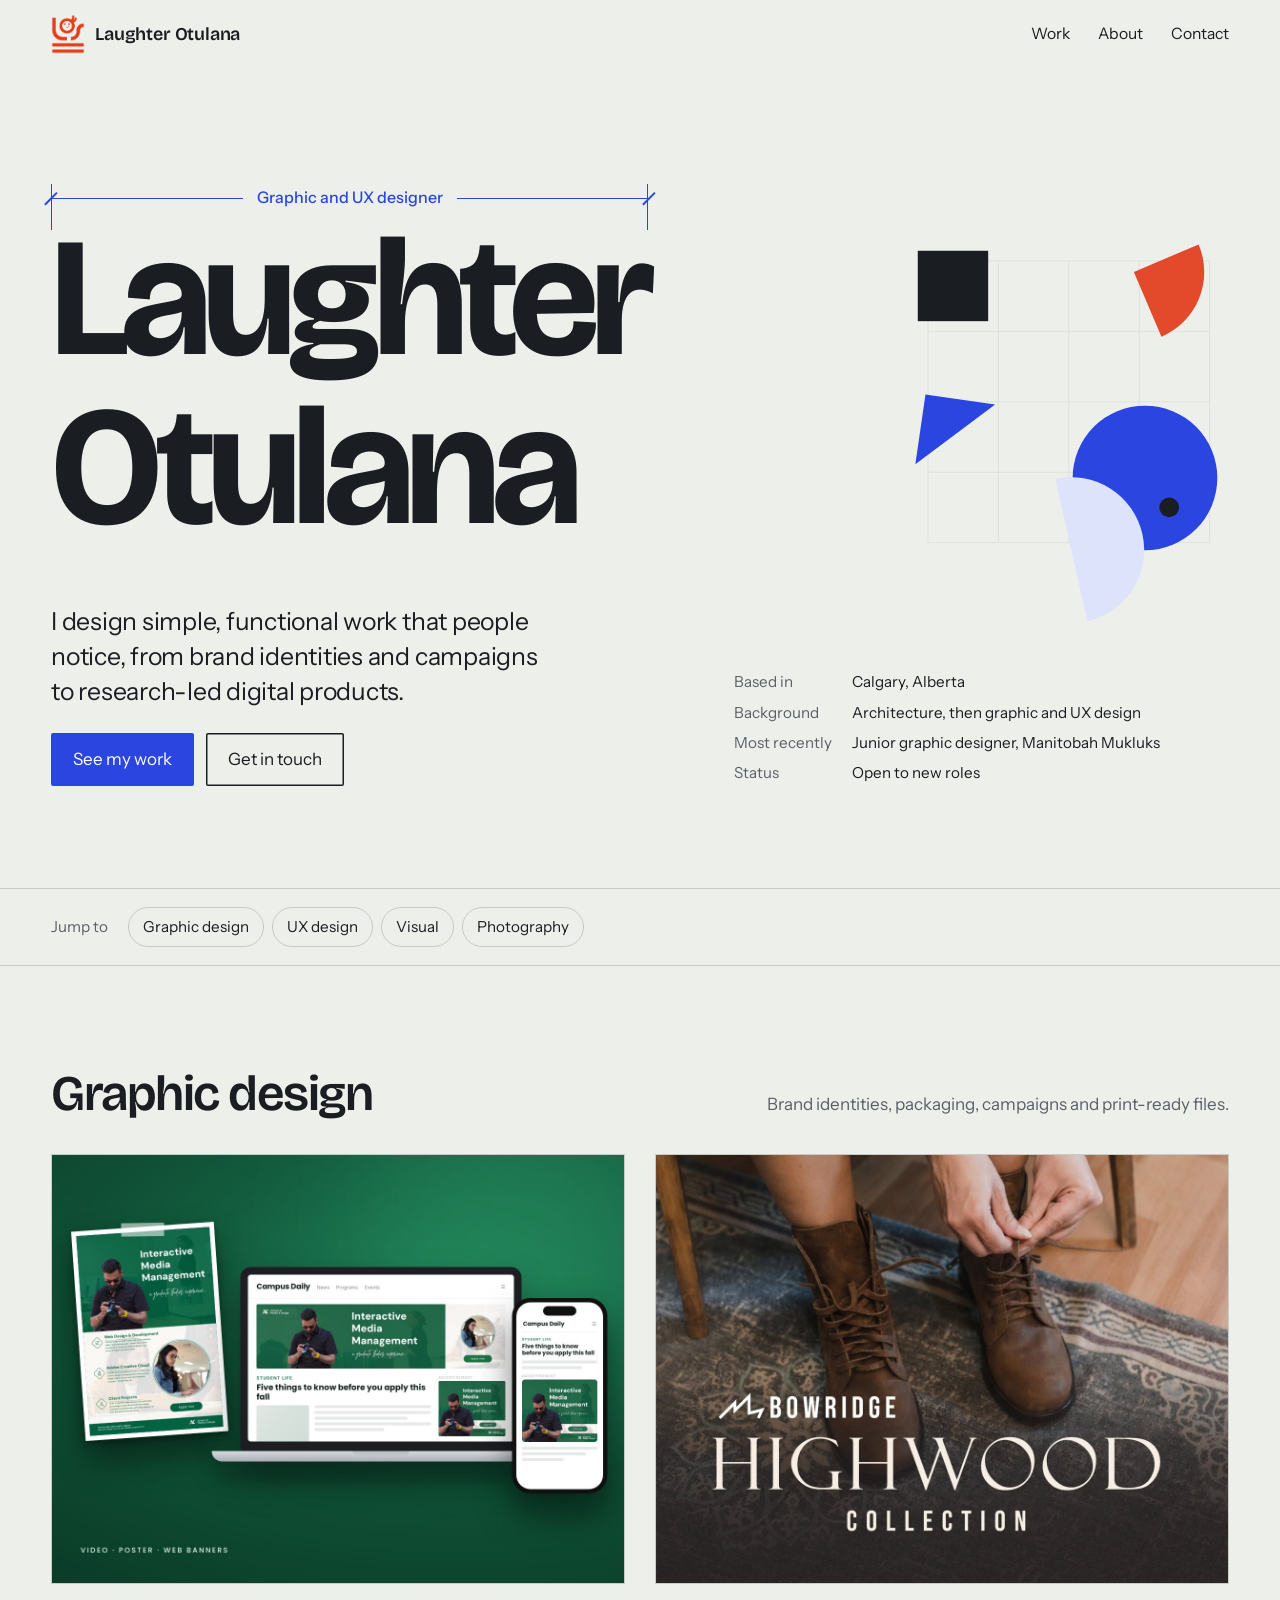
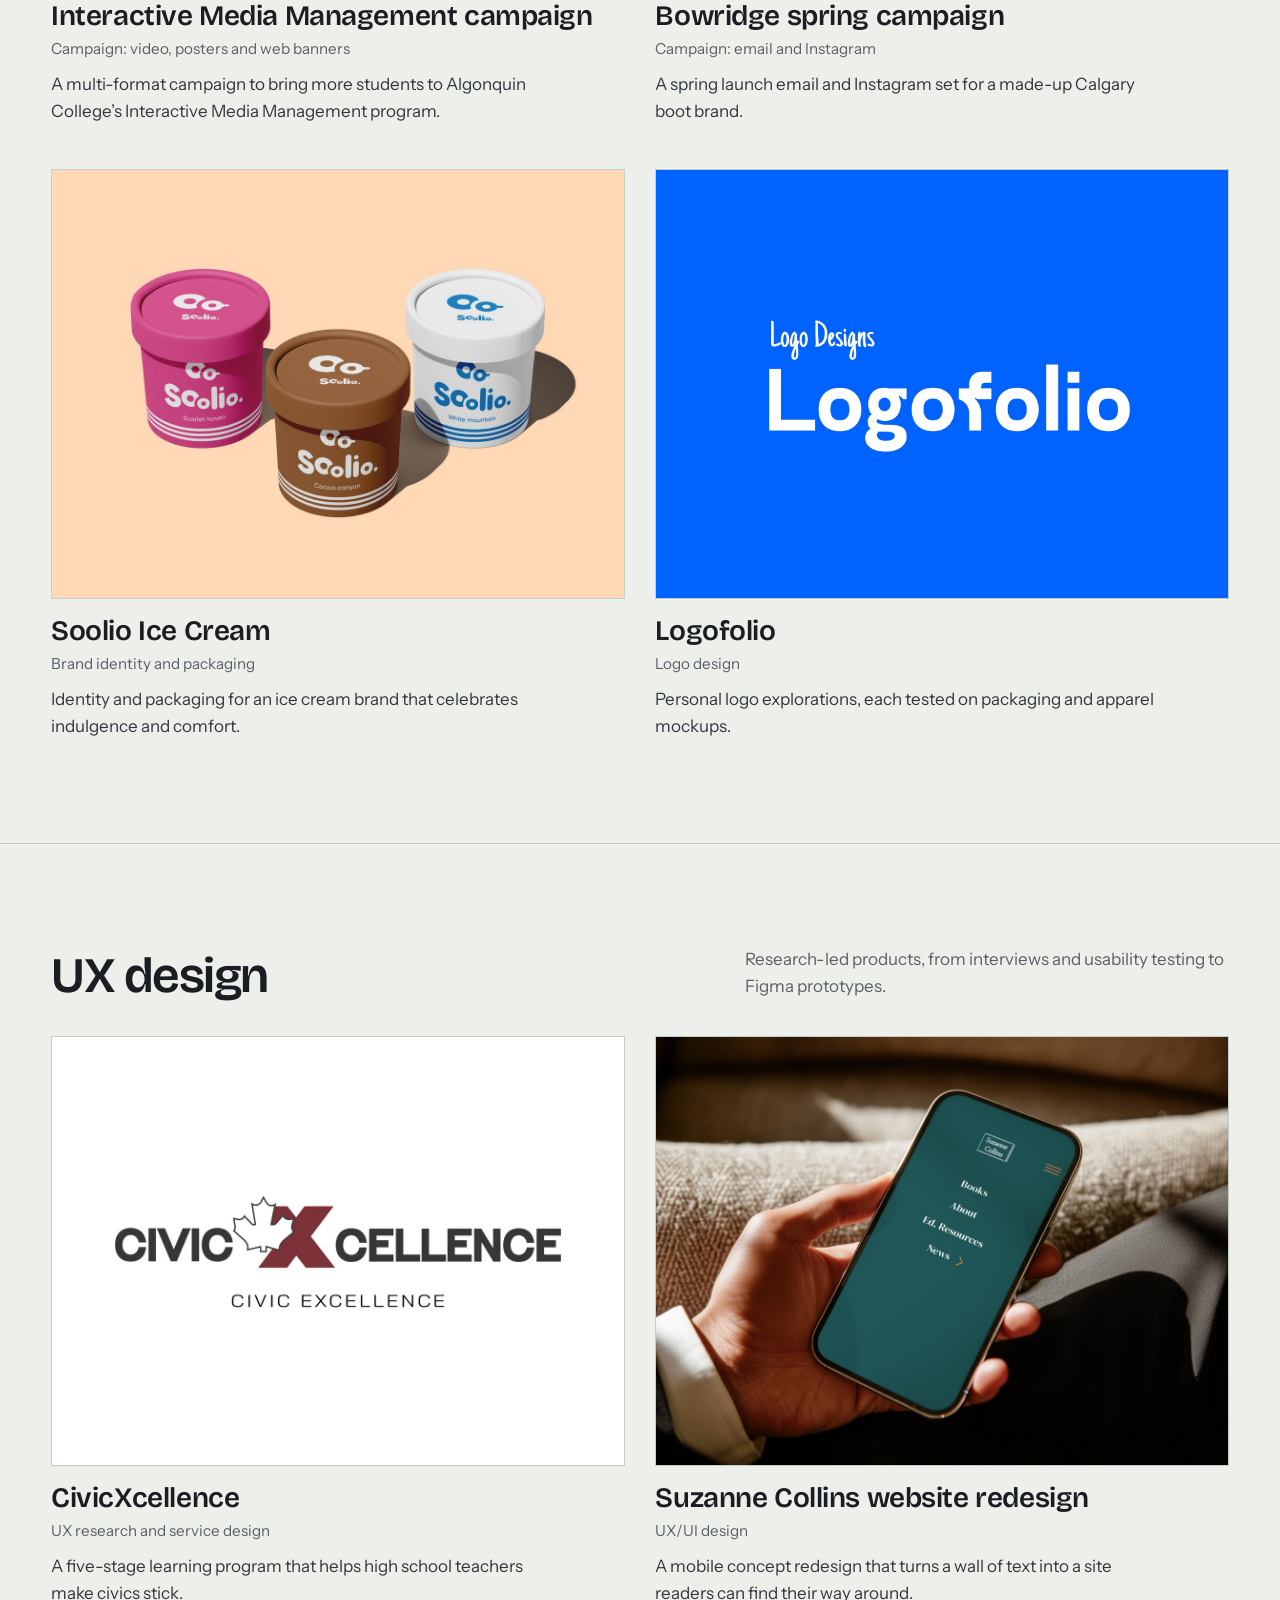
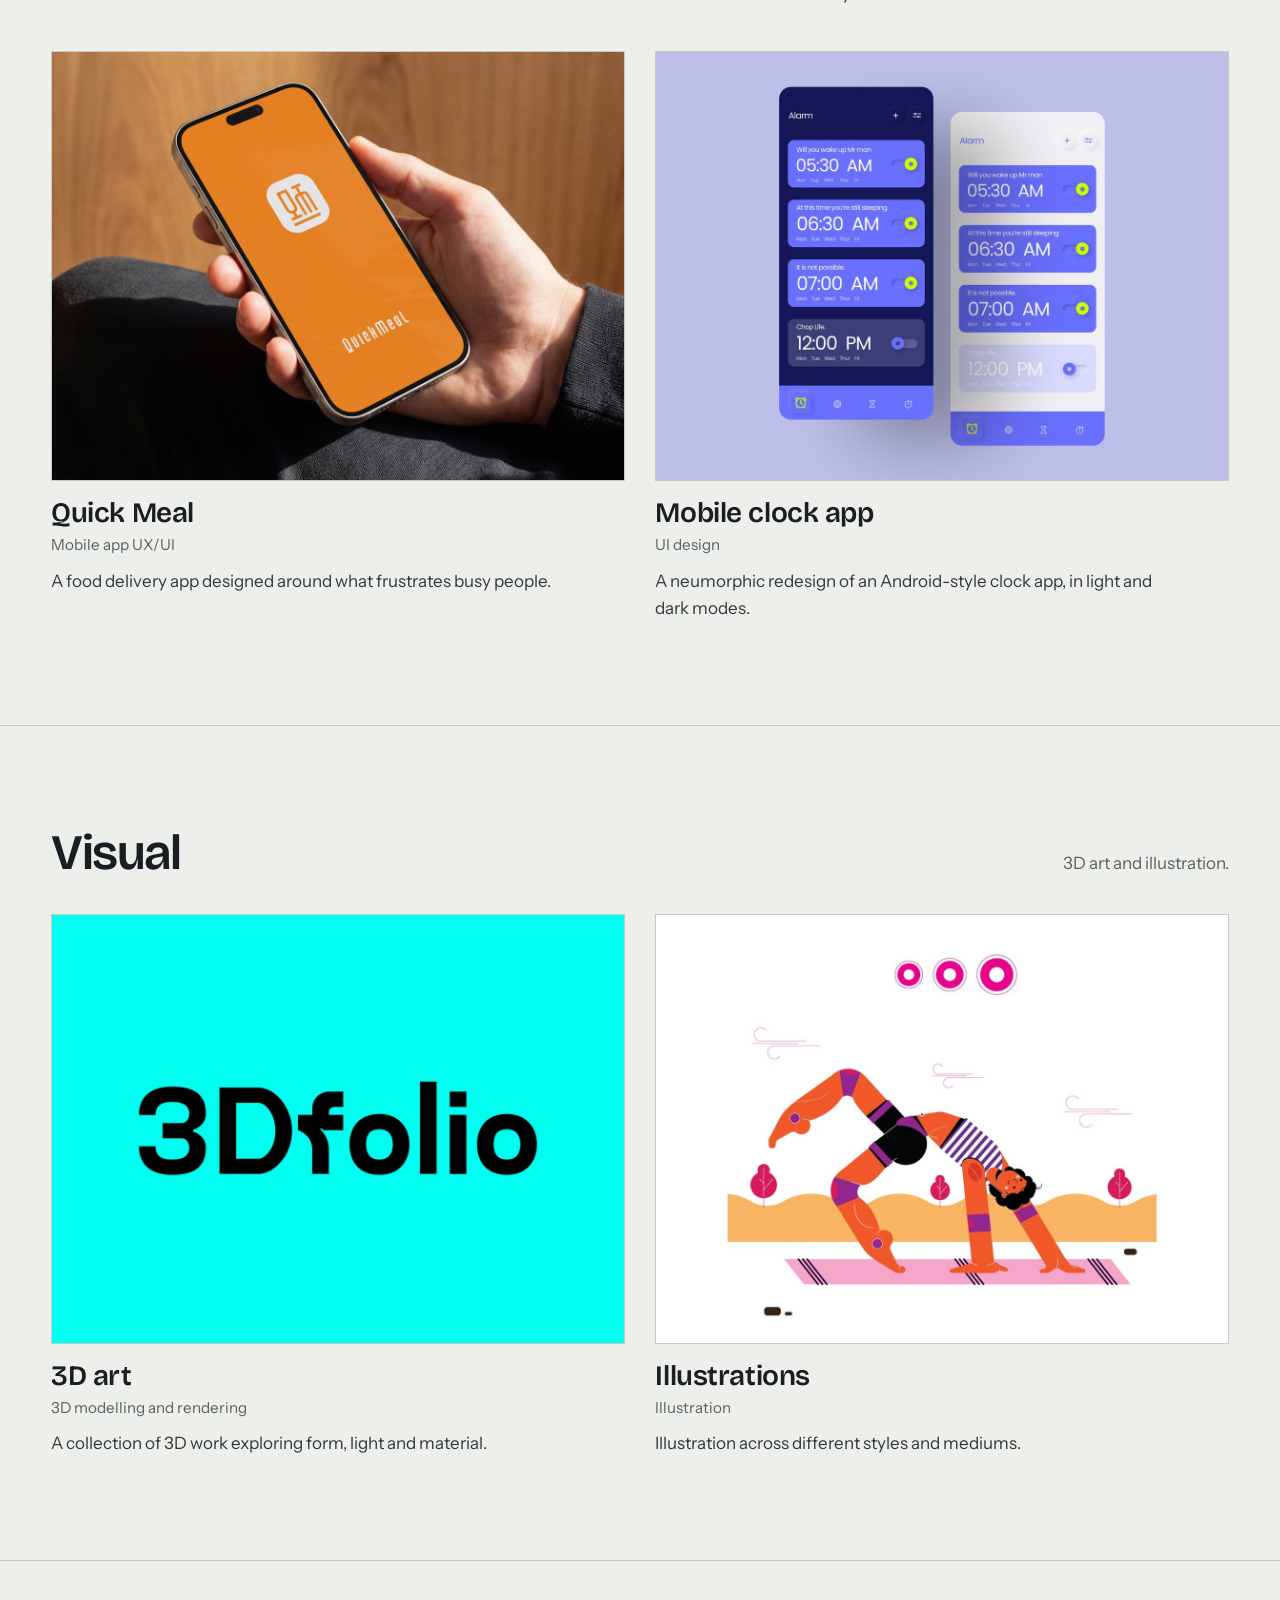
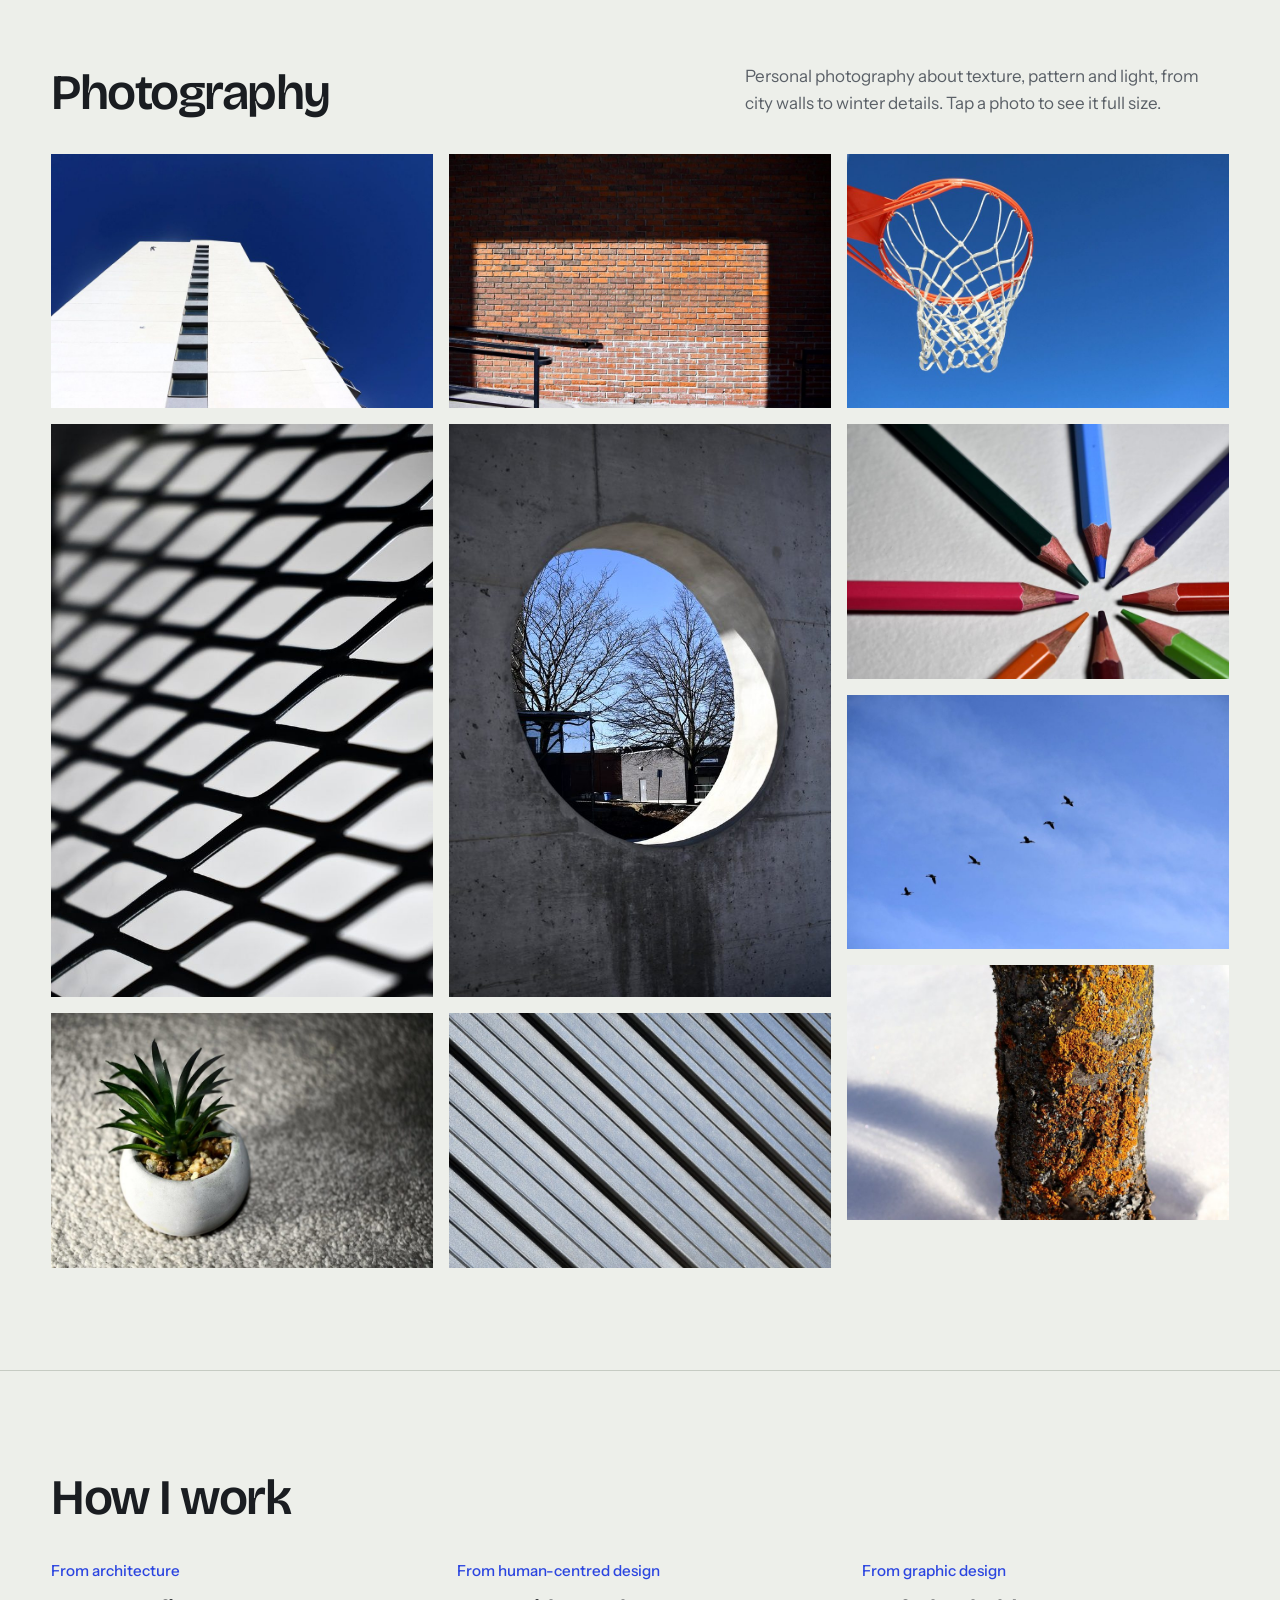
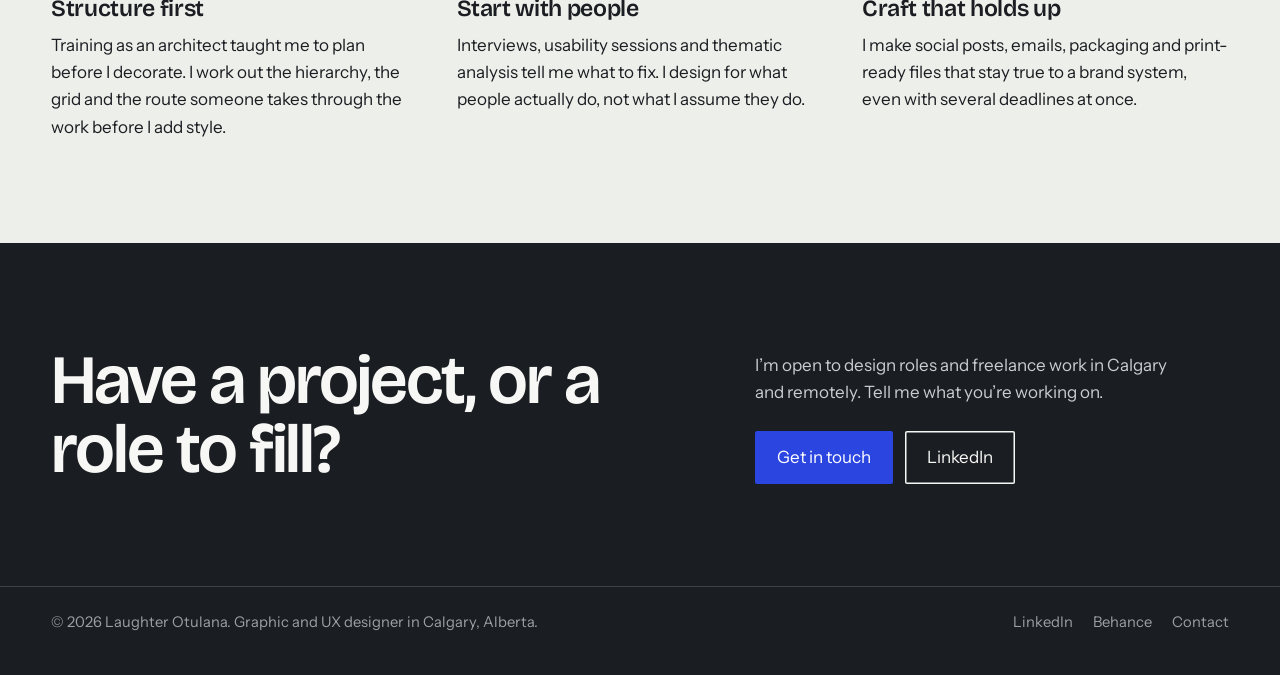
==== index.html @ 89f3bd7b "Add portfolio site Co-Authored-By: Claude Opus 5.5 <noreply@anthropic.com> Claude-Session: https://c" ====
<!DOCTYPE html>
<html lang="en">
<head>
<meta charset="utf-8">
<meta name="viewport" content="width=device-width, initial-scale=1">
<title>Laughter Otulana, graphic and UX designer</title>
<meta name="description" content="Graphic and UX designer in Calgary. Brand systems, campaigns, photography and research-led product design.">
<meta property="og:title" content="Laughter Otulana, graphic and UX designer">
<meta property="og:description" content="Graphic and UX designer in Calgary. Brand systems, campaigns, photography and research-led product design."><meta property="og:image" content="assets/img/og-image.jpg">
<link rel="icon" type="image/png" href="assets/img/favicon.png">
<link rel="preconnect" href="https://fonts.googleapis.com"><link rel="preconnect" href="https://fonts.gstatic.com" crossorigin><link href="https://fonts.googleapis.com/css2?family=Bricolage+Grotesque:opsz,wght@12..96,400..800&family=Instrument+Sans:wght@400..700&display=swap" rel="stylesheet">
<link rel="stylesheet" href="css/style.css">
</head>
<body>
<a class="skip" href="#main">Skip to content</a>
<header class="site-head"><div class="wrap">
<a class="brand" href="index.html"><img class="logo" src="assets/img/logo.png" alt="" width="34" height="40"><span class="full">Laughter Otulana</span></a>
<nav class="nav" aria-label="Main"><a href="index.html#work">Work</a><a href="about.html">About</a><a href="contact.html">Contact</a></nav>
</div></header>
<main id="main">
<section class="hero"><div class="wrap">
<div class="hero-art" aria-hidden="true"><svg class="comp" viewBox="0 0 400 400"></svg></div>
<div class="dim" aria-hidden="true"><i class="tick l"></i><i class="tick r"></i><i class="rule"></i><span class="label">Graphic and UX designer</span></div>
<h1 class="name"><span>Laughter</span><span>Otulana</span></h1>
<div class="hero-foot">
<div><p class="lede">I design simple, functional work that people notice, from brand identities and campaigns to research-led digital products.</p>
<div class="actions"><a class="btn" href="#work">See my work</a><a class="btn ghost" href="contact.html">Get in touch</a></div></div>
<dl class="facts"><dt>Based in</dt><dd>Calgary, Alberta</dd><dt>Background</dt><dd>Architecture, then graphic and UX design</dd><dt>Most recently</dt><dd>Junior graphic designer, Manitobah Mukluks</dd><dt>Status</dt><dd>Open to new roles</dd></dl>
</div>
</div></section>
<div id="work" class="jumpbar"><div class="wrap"><span>Jump to</span><nav aria-label="Work sections"><a href="#graphic">Graphic design</a><a href="#ux">UX design</a><a href="#visual">Visual</a><a href="#photography">Photography</a></nav></div></div>
<section class="sec worksec" id="graphic" aria-labelledby="graphic-h"><div class="wrap">
<div class="sec-head"><h2 id="graphic-h">Graphic design</h2><p class="intro">Brand identities, packaging, campaigns and print-ready files.</p></div>
<div class="grid n4"><a class="card" href="work/imm-program-advertisement.html">
<div class="media "><div class="ph"><span>Interactive Media Management campaign</span></div><img src="assets/img/imm-program-advertisement/thumbnail-mockup-v2.jpg" alt="" decoding="async"></div>
<h3>Interactive Media Management campaign</h3><div class="disc">Campaign: video, posters and web banners</div><p class="sum">A multi-format campaign to bring more students to Algonquin College’s Interactive Media Management program.</p></a><a class="card" href="work/bowridge.html">
<div class="media "><div class="ph"><span>Bowridge spring campaign</span></div><img src="assets/img/bowridge/thumbnail.jpg" alt="" decoding="async"></div>
<h3>Bowridge spring campaign</h3><div class="disc">Campaign: email and Instagram</div><p class="sum">A spring launch email and Instagram set for a made-up Calgary boot brand.</p></a><a class="card" href="work/soolio-ice-cream.html">
<div class="media "><div class="ph"><span>Soolio Ice Cream</span></div><img src="assets/img/soolio-ice-cream/thumbnail.jpg" alt="" loading="lazy" decoding="async"></div>
<h3>Soolio Ice Cream</h3><div class="disc">Brand identity and packaging</div><p class="sum">Identity and packaging for an ice cream brand that celebrates indulgence and comfort.</p></a><a class="card" href="work/logofolio.html">
<div class="media "><div class="ph"><span>Logofolio</span></div><img src="assets/img/logofolio/cover.jpg" alt="" loading="lazy" decoding="async"></div>
<h3>Logofolio</h3><div class="disc">Logo design</div><p class="sum">Personal logo explorations, each tested on packaging and apparel mockups.</p></a></div>
</div></section>
<section class="sec worksec" id="ux" aria-labelledby="ux-h"><div class="wrap">
<div class="sec-head"><h2 id="ux-h">UX design</h2><p class="intro">Research-led products, from interviews and usability testing to Figma prototypes.</p></div>
<div class="grid n4"><a class="card" href="work/civicxellence.html">
<div class="media "><div class="ph"><span>CivicXcellence</span></div><img src="assets/img/civicxcellence/thumbnail.jpg" alt="" loading="lazy" decoding="async"></div>
<h3>CivicXcellence</h3><div class="disc">UX research and service design</div><p class="sum">A five-stage learning program that helps high school teachers make civics stick.</p></a><a class="card" href="work/suzanne-collins-website-redesign.html">
<div class="media "><div class="ph"><span>Suzanne Collins website redesign</span></div><img src="assets/img/suzanne-collins-website-redesign/thumbnail-phone.jpg" alt="" loading="lazy" decoding="async"></div>
<h3>Suzanne Collins website redesign</h3><div class="disc">UX/UI design</div><p class="sum">A mobile concept redesign that turns a wall of text into a site readers can find their way around.</p></a><a class="card" href="work/quick-meal.html">
<div class="media "><div class="ph"><span>Quick Meal</span></div><img src="assets/img/quick-meal/thumbnail.jpg" alt="" loading="lazy" decoding="async"></div>
<h3>Quick Meal</h3><div class="disc">Mobile app UX/UI</div><p class="sum">A food delivery app designed around what frustrates busy people.</p></a><a class="card" href="work/mobile-clock-app.html">
<div class="media "><div class="ph"><span>Mobile clock app</span></div><img src="assets/img/mobile-clock-app/thumbnail.jpg" alt="" loading="lazy" decoding="async"></div>
<h3>Mobile clock app</h3><div class="disc">UI design</div><p class="sum">A neumorphic redesign of an Android-style clock app, in light and dark modes.</p></a></div>
</div></section>
<section class="sec worksec" id="visual" aria-labelledby="visual-h"><div class="wrap">
<div class="sec-head"><h2 id="visual-h">Visual</h2><p class="intro">3D art and illustration.</p></div>
<div class="grid n4"><a class="card" href="work/3d-art.html">
<div class="media "><div class="ph"><span>3D art</span></div><img src="assets/img/3d-art/thumbnail.jpg" alt="" loading="lazy" decoding="async"></div>
<h3>3D art</h3><div class="disc">3D modelling and rendering</div><p class="sum">A collection of 3D work exploring form, light and material.</p></a><a class="card" href="work/illustrations.html">
<div class="media "><div class="ph"><span>Illustrations</span></div><img src="assets/img/illustrations/thumbnail.jpg" alt="" loading="lazy" decoding="async"></div>
<h3>Illustrations</h3><div class="disc">Illustration</div><p class="sum">Illustration across different styles and mediums.</p></a></div>
</div></section>
<section class="sec worksec" id="photography" aria-labelledby="photo-h"><div class="wrap">
<div class="sec-head"><h2 id="photo-h">Photography</h2><p class="intro">Personal photography about texture, pattern and light, from city walls to winter details. Tap a photo to see it full size.</p></div>
<div class="photos pcols"><div class="pcol"><figure style="order:0"><button type="button" class="ph-btn" aria-label="Open photo: A tall white apartment tower against a deep blue sky, with a bird and its shadow on the wall"><div class="media "><div class="ph"><span>photo-15.jpg</span></div><img src="assets/img/photography/grid/photo-15.jpg" data-full="assets/img/photography/photo-15.jpg" loading="lazy" alt="A tall white apartment tower against a deep blue sky, with a bird and its shadow on the wall" decoding="async"></div></button></figure><figure style="order:3"><button type="button" class="ph-btn" aria-label="Open photo: Close-up of black expanded metal mesh curving away out of focus"><div class="media "><div class="ph"><span>photo-13.jpg</span></div><img src="assets/img/photography/grid/photo-13.jpg" data-full="assets/img/photography/photo-13.jpg" loading="lazy" alt="Close-up of black expanded metal mesh curving away out of focus" decoding="async"></div></button></figure><figure style="order:8"><button type="button" class="ph-btn" aria-label="Open photo: A small plant in a round concrete pot on a textured carpet"><div class="media "><div class="ph"><span>photo-12.jpg</span></div><img src="assets/img/photography/grid/photo-12.jpg" data-full="assets/img/photography/photo-12.jpg" loading="lazy" alt="A small plant in a round concrete pot on a textured carpet" decoding="async"></div></button></figure></div><div class="pcol"><figure style="order:1"><button type="button" class="ph-btn" aria-label="Open photo: A rectangle of sunlight on a red brick wall, with a black handrail in the corner"><div class="media "><div class="ph"><span>photo-16.jpg</span></div><img src="assets/img/photography/grid/photo-16.jpg" data-full="assets/img/photography/photo-16.jpg" loading="lazy" alt="A rectangle of sunlight on a red brick wall, with a black handrail in the corner" decoding="async"></div></button></figure><figure style="order:4"><button type="button" class="ph-btn" aria-label="Open photo: Bare winter trees and a brick building seen through a circular opening in a concrete wall"><div class="media "><div class="ph"><span>photo-01.jpg</span></div><img src="assets/img/photography/grid/photo-01.jpg" data-full="assets/img/photography/photo-01.jpg" loading="lazy" alt="Bare winter trees and a brick building seen through a circular opening in a concrete wall" decoding="async"></div></button></figure><figure style="order:9"><button type="button" class="ph-btn" aria-label="Open photo: Diagonal ridges of corrugated grey metal cladding in raking light"><div class="media "><div class="ph"><span>photo-17.jpg</span></div><img src="assets/img/photography/grid/photo-17.jpg" data-full="assets/img/photography/photo-17.jpg" loading="lazy" alt="Diagonal ridges of corrugated grey metal cladding in raking light" decoding="async"></div></button></figure></div><div class="pcol"><figure style="order:2"><button type="button" class="ph-btn" aria-label="Open photo: An orange basketball hoop and white net against a deep blue sky"><div class="media "><div class="ph"><span>photo-08.jpg</span></div><img src="assets/img/photography/grid/photo-08.jpg" data-full="assets/img/photography/photo-08.jpg" loading="lazy" alt="An orange basketball hoop and white net against a deep blue sky" decoding="async"></div></button></figure><figure style="order:5"><button type="button" class="ph-btn" aria-label="Open photo: Coloured pencils arranged in a circle with their tips pointing to the centre"><div class="media "><div class="ph"><span>photo-04.jpg</span></div><img src="assets/img/photography/grid/photo-04.jpg" data-full="assets/img/photography/photo-04.jpg" loading="lazy" alt="Coloured pencils arranged in a circle with their tips pointing to the centre" decoding="async"></div></button></figure><figure style="order:6"><button type="button" class="ph-btn" aria-label="Open photo: Six Canada geese flying in a diagonal line across a blue sky"><div class="media "><div class="ph"><span>photo-03.jpg</span></div><img src="assets/img/photography/grid/photo-03.jpg" data-full="assets/img/photography/photo-03.jpg" loading="lazy" alt="Six Canada geese flying in a diagonal line across a blue sky" decoding="async"></div></button></figure><figure style="order:7"><button type="button" class="ph-btn" aria-label="Open photo: Orange and grey lichen on a tree trunk above sunlit snow"><div class="media "><div class="ph"><span>photo-10.jpg</span></div><img src="assets/img/photography/grid/photo-10.jpg" data-full="assets/img/photography/photo-10.jpg" loading="lazy" alt="Orange and grey lichen on a tree trunk above sunlit snow" decoding="async"></div></button></figure></div></div>
</div></section>
<section class="sec" aria-labelledby="ap-h"><div class="wrap">
<div class="sec-head"><h2 id="ap-h">How I work</h2></div>
<div class="approach">
<div><div class="from">From architecture</div><h3>Structure first</h3><p>Training as an architect taught me to plan before I decorate. I work out the hierarchy, the grid and the route someone takes through the work before I add style.</p></div>
<div><div class="from">From human-centred design</div><h3>Start with people</h3><p>Interviews, usability sessions and thematic analysis tell me what to fix. I design for what people actually do, not what I assume they do.</p></div>
<div><div class="from">From graphic design</div><h3>Craft that holds up</h3><p>I make social posts, emails, packaging and print-ready files that stay true to a brand system, even with several deadlines at once.</p></div>
</div>
</div></section>
<dialog class="lightbox" aria-label="Photo"><button type="button" class="lb-close">Close</button><img alt=""><p class="lb-cap"></p></dialog>
</main>
<section class="cta" aria-labelledby="cta-h"><div class="wrap">
<div><h2 id="cta-h">Have a project, or a role to fill?</h2></div>
<div><p>I’m open to design roles and freelance work in Calgary and remotely. Tell me what you’re working on.</p>
<div class="actions"><a class="btn" href="contact.html">Get in touch</a><a class="btn ghost" href="https://www.linkedin.com/in/laughter-otulana-2809b318a/">LinkedIn</a></div></div>
</div></section>
<footer class="site-foot"><div class="wrap">
<span>© <span data-year>2026</span> Laughter Otulana. Graphic and UX designer in Calgary, Alberta.</span>
<nav aria-label="Social"><a href="https://www.linkedin.com/in/laughter-otulana-2809b318a/">LinkedIn</a><a href="https://www.behance.net/laughteoluwase">Behance</a><a href="contact.html">Contact</a></nav>
</div></footer>
<script src="js/main.js"></script>
</body>
</html>
---- css/style.css ----
/* Laughter Otulana — portfolio */
:root{
  --paper:#EDEFEA;
  --sheet:#F7F8F5;
  --ink:#1A1D21;
  --graphite:#5A6067;
  --line:#C6CBC3;
  --cobalt:#2B45E0;
  --cobalt-ink:#1E33B0;
  --display:"Bricolage Grotesque", "Helvetica Neue", Arial, sans-serif;
  --text:"Instrument Sans", "Helvetica Neue", Arial, sans-serif;
  --gutter:clamp(20px,4vw,56px);
  --max:1320px;
}
*{box-sizing:border-box}
html{-webkit-text-size-adjust:100%;scroll-behavior:smooth}
@media (prefers-reduced-motion:reduce){html{scroll-behavior:auto}}
body{margin:0;background:var(--paper);color:var(--ink);font-family:var(--text);font-size:1.0625rem;line-height:1.6;font-feature-settings:"tnum" 0}
img{display:block;max-width:100%}
a{color:inherit}
:focus-visible{outline:2px solid var(--cobalt);outline-offset:3px}
.skip{position:absolute;left:-999px;top:8px;background:var(--ink);color:var(--sheet);padding:8px 12px;z-index:10}
.skip:focus{left:8px}
.wrap{max-width:var(--max);margin:0 auto;padding:0 var(--gutter)}

/* header */
.site-head{position:sticky;top:0;z-index:5;background:color-mix(in srgb,var(--paper) 92%,transparent);backdrop-filter:blur(8px);border-bottom:1px solid transparent;transition:border-color .2s}
.site-head.scrolled{border-bottom-color:var(--line)}
.site-head .wrap{display:flex;align-items:center;justify-content:space-between;height:68px}
.brand{font-family:var(--display);font-weight:600;font-size:1.125rem;text-decoration:none;letter-spacing:-.01em;display:flex;align-items:center;gap:10px}
.brand svg{width:26px;height:26px}
.brand .logo{height:40px;width:auto;display:block}
.nav{display:flex;gap:28px;font-size:.98rem}
.nav a{text-decoration:none;padding:6px 0;border-bottom:1.5px solid transparent}
.nav a:hover,.nav a[aria-current="page"]{border-bottom-color:var(--cobalt)}

/* hero */
.hero{padding:clamp(48px,9vw,120px) 0 clamp(56px,8vw,104px)}
.dim{position:relative;height:28px;margin-bottom:14px;color:var(--cobalt);width:min(100%,var(--namew,100%))}
.dim .rule{position:absolute;left:0;right:0;top:50%;height:1px;background:currentColor;transform-origin:center;animation:draw 1.1s cubic-bezier(.6,.05,.2,1) .2s both}
.dim .rule::before,.dim .rule::after{content:"";position:absolute;top:-8px;width:1.5px;height:17px;background:currentColor;transform:rotate(45deg)}
.dim .rule::before{left:-1px}
.dim .rule::after{right:-1px}
.dim .tick{position:absolute;top:0;bottom:-18px;width:1px;background:currentColor;animation:fade .4s ease 1.1s both}
.dim .tick.l{left:0}.dim .tick.r{right:0}
.dim .label{position:absolute;left:50%;top:50%;transform:translate(-50%,-50%);background:var(--paper);padding:0 14px;font-size:clamp(.82rem,1.4vw,1rem);white-space:nowrap;animation:fade .5s ease 1s both,hover 3.2s ease-in-out 1.5s infinite;font-weight:500}
@keyframes draw{from{transform:scaleX(0)}to{transform:scaleX(1)}}
@keyframes fade{from{opacity:0}to{opacity:1}}
@keyframes hover{0%,100%{transform:translate(-50%,-50%)}50%{transform:translate(-50%,calc(-50% - 6px))}}
@media (prefers-reduced-motion:reduce){.dim .rule,.dim .tick,.dim .label{animation:none}}
.name{font-family:var(--display);font-weight:700;font-size:clamp(3.4rem,13.2vw,12.5rem);line-height:.86;letter-spacing:-.045em;margin:0;display:inline-block;font-variation-settings:"wdth" 100}
.name span{display:block}
.name span+span{margin-top:.14em}
.hero-foot{display:grid;grid-template-columns:minmax(0,1.3fr) minmax(0,1fr);gap:40px;margin-top:clamp(36px,5vw,64px);align-items:end}
.lede{font-size:clamp(1.2rem,2vw,1.55rem);line-height:1.4;max-width:30ch;margin:0;letter-spacing:-.01em}
.facts{display:grid;grid-template-columns:auto 1fr;gap:6px 20px;margin:0;font-size:.95rem}
.facts dt{color:var(--graphite)}
.facts dd{margin:0}
.btn{display:inline-flex;align-items:center;gap:10px;background:var(--cobalt);color:#fff;text-decoration:none;padding:13px 22px;border-radius:2px;font-weight:500;border:0;font:inherit;cursor:pointer}
.btn:hover{background:var(--cobalt-ink)}
.btn.ghost{background:transparent;color:var(--ink);box-shadow:inset 0 0 0 1.5px var(--ink)}
.btn.ghost:hover{background:var(--ink);color:var(--sheet)}
.actions{display:flex;gap:12px;flex-wrap:wrap;margin-top:24px}

/* section heads */
.sec{padding:clamp(56px,8vw,112px) 0;border-top:1px solid var(--line)}
.sec-head{display:flex;justify-content:space-between;align-items:end;gap:24px;flex-wrap:wrap;margin-bottom:36px}
h2{font-family:var(--display);font-weight:600;font-size:clamp(1.9rem,4vw,3.1rem);letter-spacing:-.03em;line-height:1;margin:0}
h3{font-family:var(--display);font-weight:600;letter-spacing:-.015em;line-height:1.15;margin:0}

/* filters */
.filters{display:flex;gap:6px;flex-wrap:wrap}
.filters button{font:inherit;font-size:.95rem;background:none;border:1px solid var(--line);color:var(--ink);padding:7px 14px;border-radius:99px;cursor:pointer}
.filters button:hover{border-color:var(--ink)}
.filters button[aria-pressed="true"]{background:var(--ink);color:var(--sheet);border-color:var(--ink)}

/* work grid */
.grid{display:grid;grid-template-columns:repeat(6,1fr);gap:clamp(28px,3.4vw,48px) clamp(20px,2.4vw,32px)}
.card{grid-column:span 2;text-decoration:none;display:block}
.card.big{grid-column:span 3}
.card[hidden]{display:none}
.card .media{aspect-ratio:4/3}
.card h3{font-size:1.3rem;margin-top:16px}
.card.big h3{font-size:clamp(1.4rem,2.2vw,1.85rem)}
.card .disc{color:var(--graphite);font-size:.95rem;margin-top:4px}
.card .sum{margin:10px 0 0;max-width:46ch}
.card:hover h3{color:var(--cobalt)}
.card .media img{transition:transform .5s cubic-bezier(.2,.7,.2,1)}
.card:hover .media img{transform:scale(1.02)}
@media (prefers-reduced-motion:reduce){.card .media img{transition:none}}

/* media + fallback (drafting paper) */
.media{position:relative;overflow:hidden;background-color:var(--sheet);
  background-image:linear-gradient(var(--line) 1px,transparent 1px),linear-gradient(90deg,var(--line) 1px,transparent 1px);
  background-size:24px 24px;background-position:-1px -1px;border:1px solid var(--line)}
.media img{position:absolute;inset:0;width:100%;height:100%;object-fit:cover;opacity:0;transition:opacity .3s}
.media.has-img img{opacity:1}
.media .ph{position:absolute;inset:0;display:flex;align-items:center;justify-content:center;padding:20px;text-align:center;color:var(--graphite);font-family:var(--display);font-size:clamp(1rem,2vw,1.35rem);font-weight:500}
.media .ph span{background:var(--sheet);padding:4px 12px}
.media.has-img .ph{display:none}

/* approach */
.approach{display:grid;grid-template-columns:repeat(3,1fr);gap:clamp(24px,3vw,48px)}
.approach h3{font-size:1.45rem;margin-bottom:10px}
.approach .from{color:var(--cobalt);font-size:.95rem;margin-bottom:12px;font-weight:500}
.approach p{margin:0;max-width:38ch}

/* cta */
.cta{background:var(--ink);color:var(--sheet)}
.cta .wrap{padding-top:clamp(56px,8vw,104px);padding-bottom:clamp(56px,8vw,104px);display:grid;grid-template-columns:1.4fr 1fr;gap:40px;align-items:end}
.cta h2{font-size:clamp(2.2rem,5.4vw,4.4rem)}
.cta p{margin:0 0 20px;color:#C9CDD2;max-width:40ch}
.cta .btn.ghost{color:var(--sheet);box-shadow:inset 0 0 0 1.5px var(--sheet)}
.cta .btn.ghost:hover{background:var(--sheet);color:var(--ink)}

/* footer */
.site-foot{padding:28px 0 40px;font-size:.92rem;color:var(--graphite)}
.cta + .site-foot{background:var(--ink);color:#9AA0A6;padding-top:0}
.site-foot .wrap{display:flex;justify-content:space-between;gap:16px;flex-wrap:wrap;border-top:1px solid color-mix(in srgb,currentColor 30%,transparent);padding-top:24px}
.site-foot nav{display:flex;gap:20px}
.site-foot a{text-decoration:none}
.site-foot a:hover{color:var(--cobalt)}
.cta + .site-foot a:hover{color:#fff}

/* case study */
.case-head{padding:clamp(40px,6vw,88px) 0 clamp(32px,4vw,56px)}
.back{display:inline-block;text-decoration:none;color:var(--graphite);margin-bottom:28px;font-size:.95rem}
.back:hover{color:var(--cobalt)}
.case-title{font-family:var(--display);font-weight:700;font-size:clamp(2.6rem,7.4vw,6.4rem);line-height:.92;letter-spacing:-.04em;margin:0;max-width:15ch}
.case-sum{font-size:clamp(1.15rem,1.8vw,1.45rem);line-height:1.4;max-width:40ch;margin:24px 0 0}
.titleblock{display:grid;grid-template-columns:repeat(auto-fit,minmax(200px,1fr));border:1px solid var(--ink);margin:40px 0 0}
.titleblock div{padding:14px 18px;border-right:1px solid var(--ink);border-bottom:1px solid var(--ink);margin:0 -1px -1px 0}
.titleblock dt{font-size:.85rem;color:var(--graphite)}
.titleblock dd{margin:2px 0 0}
.cover{aspect-ratio:16/9;margin-bottom:clamp(40px,6vw,88px)}
.chapter{display:grid;grid-template-columns:minmax(0,1fr) minmax(0,2.2fr);gap:clamp(20px,4vw,72px);padding:clamp(36px,5vw,64px) 0;border-top:1px solid var(--line)}
.chapter > h2{font-size:clamp(1.5rem,2.6vw,2.1rem);position:sticky;top:96px;align-self:start}
.body > *{margin-top:0;margin-bottom:0}
.body > * + *{margin-top:24px}
.body p{max-width:64ch}
.body ul.bul{padding:0;list-style:none;max-width:64ch}
.body ul.bul li{padding:12px 0 12px 26px;border-bottom:1px solid var(--line);position:relative}
.body ul.bul li:first-child{border-top:1px solid var(--line)}
.body ul.bul li::before{content:"";position:absolute;left:2px;top:22px;width:12px;height:1.5px;background:var(--cobalt)}
.stats{display:grid;grid-template-columns:repeat(auto-fit,minmax(160px,1fr));gap:24px}
.stats div{border-left:1.5px solid var(--cobalt);padding-left:16px}
.stats b{display:block;font-family:var(--display);font-weight:600;font-size:clamp(2.2rem,4vw,3.2rem);line-height:1;letter-spacing:-.03em}
.stats span{color:var(--graphite);font-size:.95rem}
.pairs{display:grid;grid-template-columns:repeat(2,1fr);border-top:1px solid var(--line);border-left:1px solid var(--line)}
.pairs div{padding:20px 22px;border-right:1px solid var(--line);border-bottom:1px solid var(--line)}
.pairs h3{font-size:1.12rem;margin-bottom:6px}
.pairs p{margin:0;color:#33383E}
.steps{list-style:none;margin:0;padding:0;counter-reset:s}
.steps li{counter-increment:s;display:grid;grid-template-columns:52px 1fr;gap:4px 12px;padding:16px 0;border-bottom:1px solid var(--line)}
.steps li:first-child{border-top:1px solid var(--line)}
.steps li::before{content:counter(s);font-family:var(--display);font-weight:600;font-size:1.6rem;line-height:1;color:var(--cobalt);grid-row:span 2}
.steps h3{font-size:1.15rem}
.steps p{margin:0;color:#33383E}
.steps li>*:not(h3){grid-column:2}
.steps li>p+p{margin-top:10px}
.steps .shots{margin-top:14px}
.pairs div:last-child:nth-child(odd){grid-column:1/-1}
.shots{display:grid;grid-template-columns:repeat(2,1fr);gap:16px}
.shots figure{margin:0}
.shots figure:only-child,.shots figure.wide{grid-column:1/-1}
.shots .media{aspect-ratio:4/3}
.shots figure:only-child .media{aspect-ratio:16/10}
.shots figcaption{font-size:.9rem;color:var(--graphite);margin-top:8px}
.swatches{display:flex;flex-wrap:wrap;gap:14px}
.swatches div{width:150px}
.swatches i{display:block;height:96px;border:1px solid var(--line)}
.swatches b{display:block;margin-top:8px;font-weight:600}
.swatches span{font-size:.9rem;color:var(--graphite)}
.specimens{display:grid;grid-template-columns:repeat(auto-fit,minmax(220px,1fr));gap:16px}
.specimens div{border:1px solid var(--line);background:var(--sheet);padding:20px}
.specimens .aa{font-size:3rem;line-height:1}
.specimens b{display:block;margin-top:12px}
.specimens span{font-size:.9rem;color:var(--graphite)}
.next{display:block;text-decoration:none;border-top:1px solid var(--ink);padding:clamp(40px,6vw,80px) 0}
.next span{color:var(--graphite)}
.next b{display:block;font-family:var(--display);font-weight:700;font-size:clamp(2rem,6vw,4.6rem);letter-spacing:-.04em;line-height:1;margin-top:8px}
.next:hover b{color:var(--cobalt)}

/* about */
.about-hero{display:grid;grid-template-columns:minmax(0,1.5fr) minmax(0,1fr);gap:clamp(28px,5vw,80px);padding:clamp(40px,6vw,96px) 0;align-items:start}
.about-hero .media{aspect-ratio:4/5}
.bio p{max-width:58ch;margin:0 0 18px}
.bio p:first-of-type{font-size:clamp(1.2rem,1.9vw,1.5rem);line-height:1.4;letter-spacing:-.01em}
.timeline{list-style:none;margin:0;padding:0}
.timeline li{display:grid;grid-template-columns:140px minmax(0,1fr) minmax(0,1.4fr);gap:8px 32px;padding:24px 0;border-top:1px solid var(--line)}
.timeline .when{color:var(--graphite);font-variant-numeric:tabular-nums}
.timeline h3{font-size:1.2rem}
.timeline .org{color:var(--graphite);margin-top:2px}
.timeline p{margin:0;max-width:60ch}
.cols2{display:grid;grid-template-columns:1fr 1fr;gap:clamp(28px,5vw,80px)}
.plain{list-style:none;margin:0;padding:0}
.plain li{padding:14px 0;border-top:1px solid var(--line)}
.plain b{display:block;font-weight:600}
.plain span{color:var(--graphite)}

/* contact */
.contact{display:grid;grid-template-columns:minmax(0,1fr) minmax(0,1.1fr);gap:clamp(28px,5vw,80px);padding:clamp(40px,6vw,96px) 0}
.contact .case-title{max-width:10ch}
.links{list-style:none;padding:0;margin:32px 0 0}
.links li{border-top:1px solid var(--line)}
.links a{display:flex;justify-content:space-between;padding:16px 0;text-decoration:none;font-family:var(--display);font-size:1.35rem;font-weight:500}
.links a span{font-family:var(--text);font-size:.95rem;color:var(--graphite);align-self:center}
.links a:hover{color:var(--cobalt)}
form .field{margin-bottom:18px}
form label{display:block;font-size:.95rem;margin-bottom:6px;font-weight:500}
form input,form textarea{width:100%;font:inherit;color:var(--ink);background:var(--sheet);border:1px solid var(--line);border-radius:2px;padding:12px 14px}
form input:focus,form textarea:focus{outline:2px solid var(--cobalt);outline-offset:0;border-color:var(--cobalt)}
form textarea{min-height:160px;resize:vertical}
.status{margin-top:14px;min-height:1.6em}
.status.err{color:#B3261E}

/* work sections */
.jumpbar{border-top:1px solid var(--line);position:relative}
.jumpbar .wrap{display:flex;align-items:center;gap:20px;flex-wrap:wrap;padding-top:18px;padding-bottom:18px}
.jumpbar span{color:var(--graphite);font-size:.95rem}
.jumpbar nav{display:flex;gap:8px;flex-wrap:wrap}
.jumpbar a{text-decoration:none;border:1px solid var(--line);padding:7px 14px;border-radius:99px;font-size:.95rem}
.jumpbar a:hover{border-color:var(--ink);background:var(--ink);color:var(--sheet)}
.worksec{scroll-margin-top:68px}
.sec-head .intro{margin:0;color:var(--graphite);max-width:44ch}
.grid.n4 .card{grid-column:span 3}
.grid.n4 .card h3{font-size:clamp(1.4rem,2.2vw,1.85rem)}
.card .sum{color:#33383E}

/* photography */
.photos{columns:3 280px;column-gap:16px}
.photos figure{margin:0 0 16px;break-inside:avoid}
.photos figure[hidden]{display:none}
.ph-btn{all:unset;display:block;width:100%;cursor:zoom-in}
.ph-btn:focus-visible{outline:2px solid var(--cobalt);outline-offset:3px}
.photos .media{aspect-ratio:4/5}
.photos figure:nth-child(3n+2) .media{aspect-ratio:1/1}
.photos .media.has-img,.photos figure:nth-child(n) .media.has-img{aspect-ratio:auto;border:0}
.photos .media.has-img img{position:static;height:auto}
.photos figcaption{font-size:.9rem;color:var(--graphite);margin-top:8px}
.lightbox{border:0;padding:0;background:transparent;max-width:none;max-height:none;width:100vw;height:100vh;margin:0}
.lightbox::backdrop{background:rgba(20,22,25,.92)}
.lightbox[open]{display:flex;flex-direction:column;align-items:center;justify-content:center;gap:12px}
.lightbox img{max-width:92vw;max-height:82vh;object-fit:contain}
.lb-cap{color:#D5D9DD;margin:0}
.lb-close{position:fixed;top:16px;right:16px;font:inherit;background:var(--sheet);color:var(--ink);border:0;padding:8px 14px;border-radius:2px;cursor:pointer}

/* responsive */
@media (max-width:960px){
  .grid{grid-template-columns:repeat(2,1fr)}
  .grid .card,.grid.n4 .card{grid-column:span 1}
  .approach{grid-template-columns:1fr}
  .hero-foot,.cta .wrap,.about-hero,.contact,.cols2{grid-template-columns:1fr}
  .chapter{grid-template-columns:1fr}
  .chapter > h2{position:static}
  .timeline li{grid-template-columns:1fr}
}
@media (max-width:600px){
  .grid{grid-template-columns:1fr}
  .nav{gap:18px}
  .brand .full{display:none}
  .shots,.pairs{grid-template-columns:1fr}
  .dim .label{font-size:.75rem;padding:0 8px}
}
.cover.hero-img{aspect-ratio:2576/1388}
.shots figure.fit .media,.shots figure.fit:only-child .media{aspect-ratio:auto;min-height:120px}
.shots figure.fit .media.has-img{min-height:0;background:none}
.shots figure.fit .media.has-img img{position:static;height:auto}
.shots.stack{grid-template-columns:1fr;margin-top:16px}
.shots>.shots{grid-column:1/-1}
.shots figure.vid video{display:block;width:100%;aspect-ratio:16/9;background:#111;object-fit:contain}
.cover.hero-img{aspect-ratio:auto}
.cover.hero-img.has-img img{position:static;display:block;width:100%;height:auto}
.media.fit-contain{background:#2F6A44}
.media.fit-contain img{object-fit:contain}
.card:hover .media.fit-contain img{transform:none}
.shots figure.vid.portrait{grid-column:1/-1;max-width:380px}
.shots figure.vid.portrait video{aspect-ratio:9/16}
@media (prefers-reduced-motion:reduce){.shots figure.vid.portrait video{animation:none}}
.media.sc-thumb{background:#205859}
.shots figure.vid.walk{grid-column:1/-1;max-width:460px}
.shots figure.vid.walk video{aspect-ratio:4/5;background:#F8F5EE}
.screens{display:grid;grid-template-columns:repeat(4,1fr);gap:16px}
.screens figure{margin:0}
.screens .media{aspect-ratio:1572/3408;border-radius:14px;overflow:hidden;background:#1F5A58}
.screens figcaption{font-size:.9rem;color:var(--graphite);margin-top:8px}
@media (max-width:600px){.screens{grid-template-columns:repeat(2,1fr)}}
.pairs p+p{margin-top:8px}
.steps .shots figure.fit.wide{grid-column:1/-1}
.cups{display:grid;grid-template-columns:repeat(4,1fr);gap:16px}
.cups figure{margin:0}.cups .media{aspect-ratio:1803/2576}
.cups figcaption{font-size:.9rem;color:var(--graphite);margin-top:8px}
@media (max-width:600px){.cups{grid-template-columns:repeat(2,1fr)}}
.shots figure.fit.sketch{grid-column:1/-1;max-width:460px}
.shots figure.fit.mono{grid-column:auto;max-width:none}
.shots figure.vid.sq{grid-column:1/-1;max-width:560px}
.shots figure.vid.sq video{display:block;width:100%;aspect-ratio:1/1;background:#278FCF}
.photos.pcols{columns:auto;display:flex;gap:16px;align-items:flex-start}
.pcol{flex:1;display:flex;flex-direction:column;gap:16px;min-width:0}
.photos.pcols figure{margin:0}
@media (max-width:700px){.photos.pcols{flex-direction:column}.pcol{display:contents}.photos.pcols{display:flex}}
.pull{font-family:var(--display);font-size:clamp(1.4rem,2.6vw,2rem);line-height:1.25;letter-spacing:-.015em;margin:28px 0 6px;padding-left:20px;border-left:3px solid var(--cobalt)}
.note{color:var(--graphite);font-size:.9rem;margin:0 0 0 23px}
.findings{display:grid;grid-template-columns:repeat(2,1fr);gap:12px;margin:20px 0}
.findings div{background:var(--sheet);border:1px solid var(--line);padding:18px 20px}
.findings b{font-family:var(--display);color:var(--cobalt);font-size:1.1rem}
.findings p{margin:6px 0 0}
.themes{display:grid;grid-template-columns:repeat(auto-fit,minmax(220px,1fr));gap:12px;margin-top:16px}
.themes div{background:var(--sheet);border-top:3px solid var(--cobalt);padding:18px 20px}
.themes h3{font-size:1.1rem;margin-bottom:6px}.themes p{margin:0;color:#33383E;font-size:.95rem}
.chips{display:flex;flex-wrap:wrap;gap:8px;margin:14px 0 22px}
.chips span{border:1.5px solid var(--cobalt);color:var(--cobalt);padding:6px 14px;border-radius:30px;font-weight:500;font-size:.95rem}
.journey{list-style:none;padding:0;margin:24px 0 0;display:grid;grid-template-columns:repeat(5,1fr);gap:12px;position:relative}
.journey:before{content:"";position:absolute;left:24px;right:24px;top:24px;height:2px;background:#7D3239;opacity:.35}
.journey li{position:relative}
.journey b{display:grid;place-items:center;width:48px;height:48px;border-radius:50%;background:#7D3239;color:#fff;font-family:var(--display);font-size:1.2rem;position:relative}
.journey h3{font-size:1.05rem;margin:14px 0 6px}.journey p{margin:0;font-size:.92rem;color:#33383E}
@media (max-width:960px){.journey{grid-template-columns:1fr;gap:20px}.journey:before{left:23px;right:auto;top:24px;bottom:24px;width:2px;height:auto}.journey li{padding-left:66px}.journey b{position:absolute;left:0;top:0}.journey h3{margin-top:10px}}
@media (max-width:600px){.findings{grid-template-columns:1fr}}
.team{display:grid;grid-template-columns:repeat(4,1fr);gap:20px;margin-top:20px}
.team figure{margin:0;text-align:center}
.team img{width:100%;max-width:150px;aspect-ratio:1;border-radius:50%;object-fit:cover;display:block;margin:0 auto;box-shadow:0 0 0 3px var(--paper),0 0 0 5px var(--line)}
.team .me img{box-shadow:0 0 0 3px var(--paper),0 0 0 6px var(--cobalt)}
.team figcaption{margin-top:12px}
.team b{display:block;font-family:var(--display);font-size:1.02rem}
.team span{display:block;color:var(--graphite);font-size:.88rem;margin-top:2px}
@media (max-width:600px){.team{grid-template-columns:repeat(2,1fr)}}
.shots figure.fit.poster-fig{grid-column:1/-1;max-width:460px}
.shots figure.vid.jv{grid-column:1/-1;max-width:720px}
.shots figure.vid.jv video{display:block;width:100%;aspect-ratio:1080/1060;background:#fff}
.methods{display:grid;grid-template-columns:repeat(4,1fr);gap:10px;margin-bottom:32px}
.methods div{border:1px solid var(--line);background:var(--sheet);padding:14px 16px}
.methods b{display:block;font-family:var(--display);font-size:1rem;color:var(--cobalt)}
.methods span{display:block;font-size:.88rem;color:#3d434a;margin-top:4px;line-height:1.4}
@media (max-width:960px){.methods{grid-template-columns:repeat(2,1fr)}}
.cover.hero-tall{max-width:620px;margin-left:auto;margin-right:auto}
.swatches.five{display:grid;grid-template-columns:repeat(5,1fr);gap:12px}
.swatches.five div{width:auto}
@media (max-width:700px){.swatches.five{grid-template-columns:repeat(2,1fr)}}
.specimens div .aa{border:0;background:none;padding:0}
.personas{display:grid;gap:24px;margin-top:20px}
.persona{background:var(--sheet);border:1px solid var(--line);overflow:hidden}
.persona .p-top{display:grid;grid-template-columns:260px 1fr;border-bottom:1px solid var(--line)}
.persona .p-photo{background:#FF8517;min-height:220px}
.persona .p-photo img{width:100%;height:100%;object-fit:cover;object-position:50% 35%;display:block}
.persona .p-head{padding:22px 26px;align-self:center}
.persona .p-body{padding:22px 26px}
.persona h3{font-size:1.35rem;margin:0}
.persona .p-quote{font-family:var(--display);color:#A84E00;margin:6px 0 14px;font-size:1.02rem}
.persona .p-meta{display:grid;grid-template-columns:repeat(auto-fit,minmax(130px,1fr));gap:8px 16px;margin:0 0 14px;padding:12px 0;border-top:1px solid var(--line);border-bottom:1px solid var(--line)}
.persona .p-meta dt{font-size:.78rem;color:var(--graphite);text-transform:uppercase;letter-spacing:.04em}
.persona .p-meta dd{margin:0;font-weight:500}
.persona h4{font-size:.95rem;margin:12px 0 6px;color:#A84E00}
.persona p{margin:0}
.persona .p-cols{display:grid;grid-template-columns:1fr 1fr;gap:18px}
.note-line{margin-top:20px;padding:14px 18px;border-left:3px solid #FF8517;background:var(--sheet)}
@media (max-width:760px){.persona .p-top{grid-template-columns:1fr}.persona .p-photo{aspect-ratio:776/654}.persona .p-cols{grid-template-columns:1fr}}
.persona .p-body > h4:first-child{margin-top:0}.persona .p-head .p-meta{margin-bottom:0}
.shots figure.narrow .media{max-width:560px;margin:0 auto}.shots figure.narrow figcaption{text-align:center}

@media (min-width:761px){.shots.three{grid-template-columns:repeat(3,1fr)}}

.pairs .fix{margin-top:12px;padding-top:12px;border-top:1px dashed var(--line);color:#1f2937}
.pairs .fix b{color:var(--cobalt)}

.glance{display:grid;grid-template-columns:repeat(3,1fr);gap:0;margin:clamp(28px,4vw,48px) 0 0;border:1px solid var(--line);background:var(--sheet)}
.glance div{padding:20px 22px;border-left:1px solid var(--line)}
.glance div:first-child{border-left:0}
.glance b{display:block;font-family:var(--display);font-size:.82rem;letter-spacing:.08em;text-transform:uppercase;color:var(--cobalt);margin-bottom:8px}
.glance p{margin:0;font-size:1rem;line-height:1.5}
@media (max-width:760px){.glance{grid-template-columns:1fr}.glance div{border-left:0;border-top:1px solid var(--line)}.glance div:first-child{border-top:0}}

/* hero art: abstract shape composition */
.hero .wrap{position:relative}
.hero-art{position:absolute;right:calc(var(--gutter) + clamp(0px,1.5vw,20px));top:clamp(70px,6vw,110px);width:clamp(190px,22vw,300px);aspect-ratio:1;height:auto;pointer-events:none}
.hero-art svg{width:100%;height:100%;overflow:visible}
@media (max-width:899px){.hero-art{display:none}}
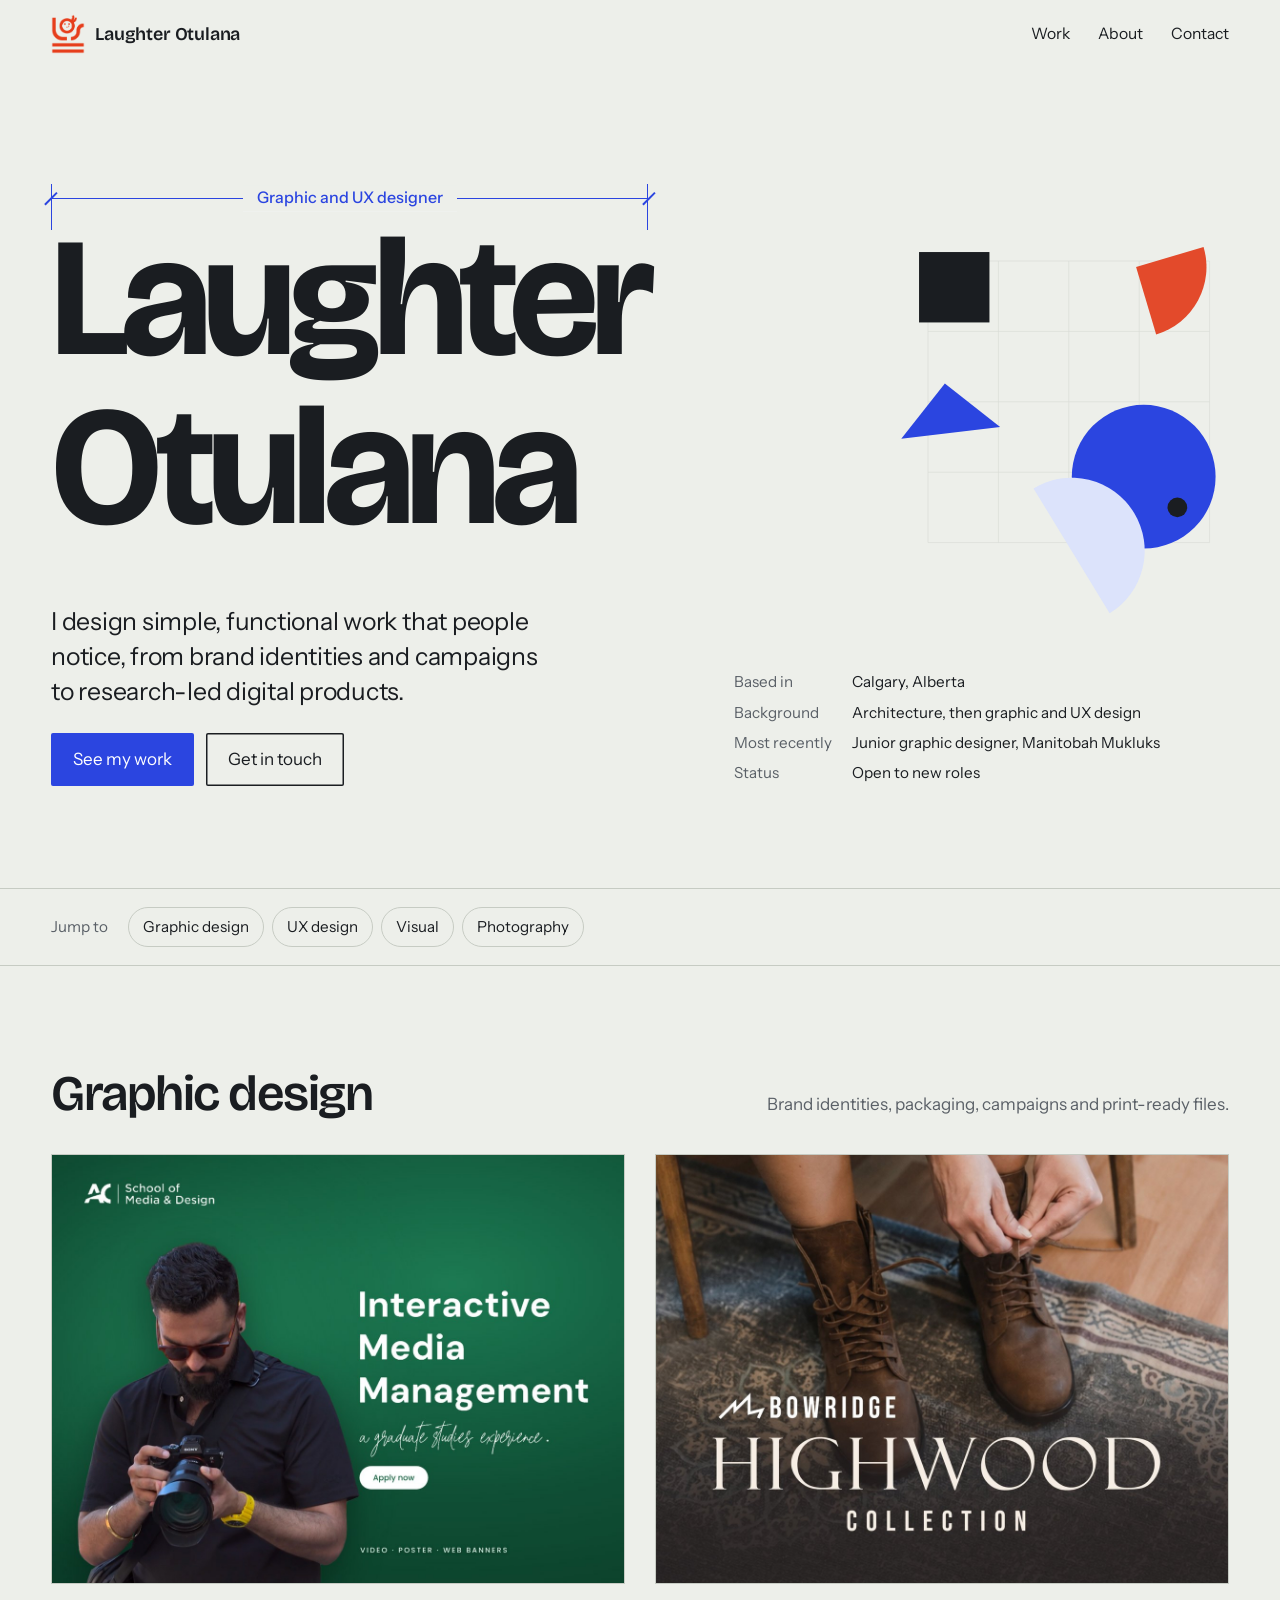
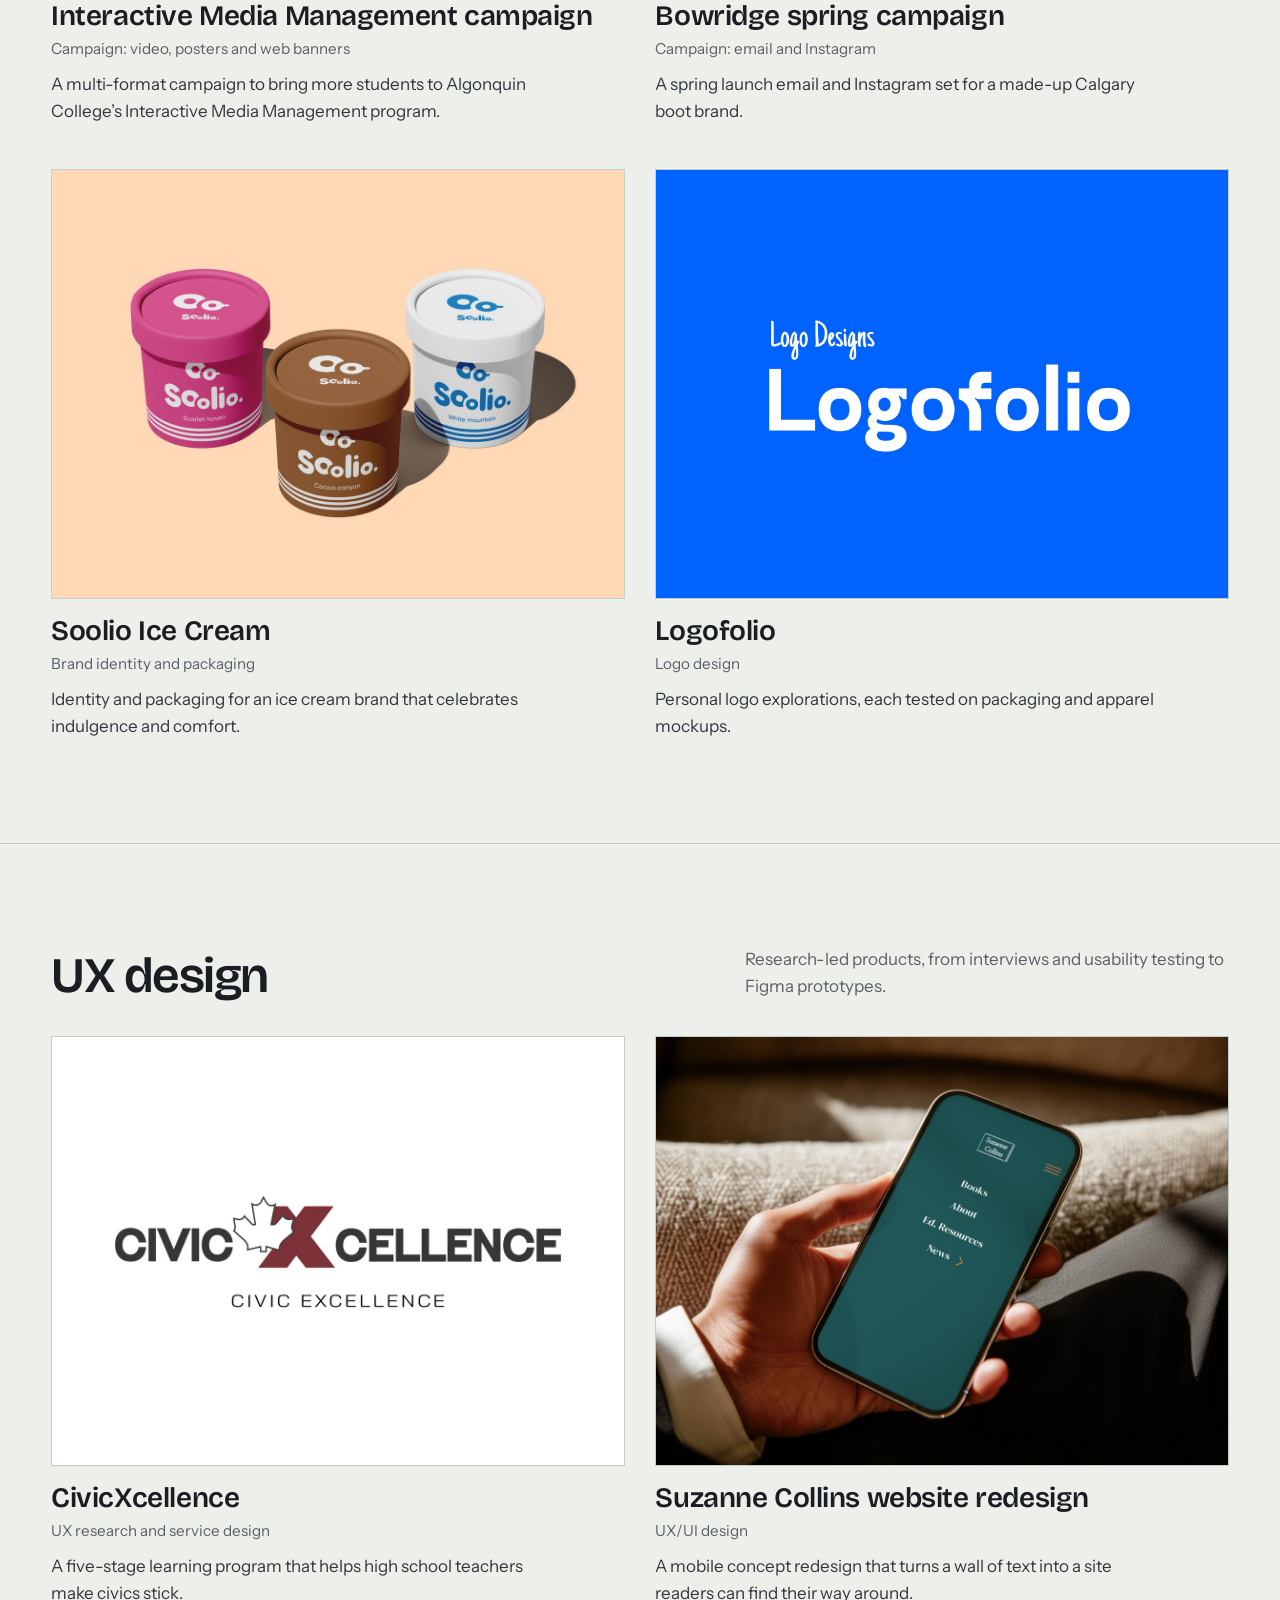
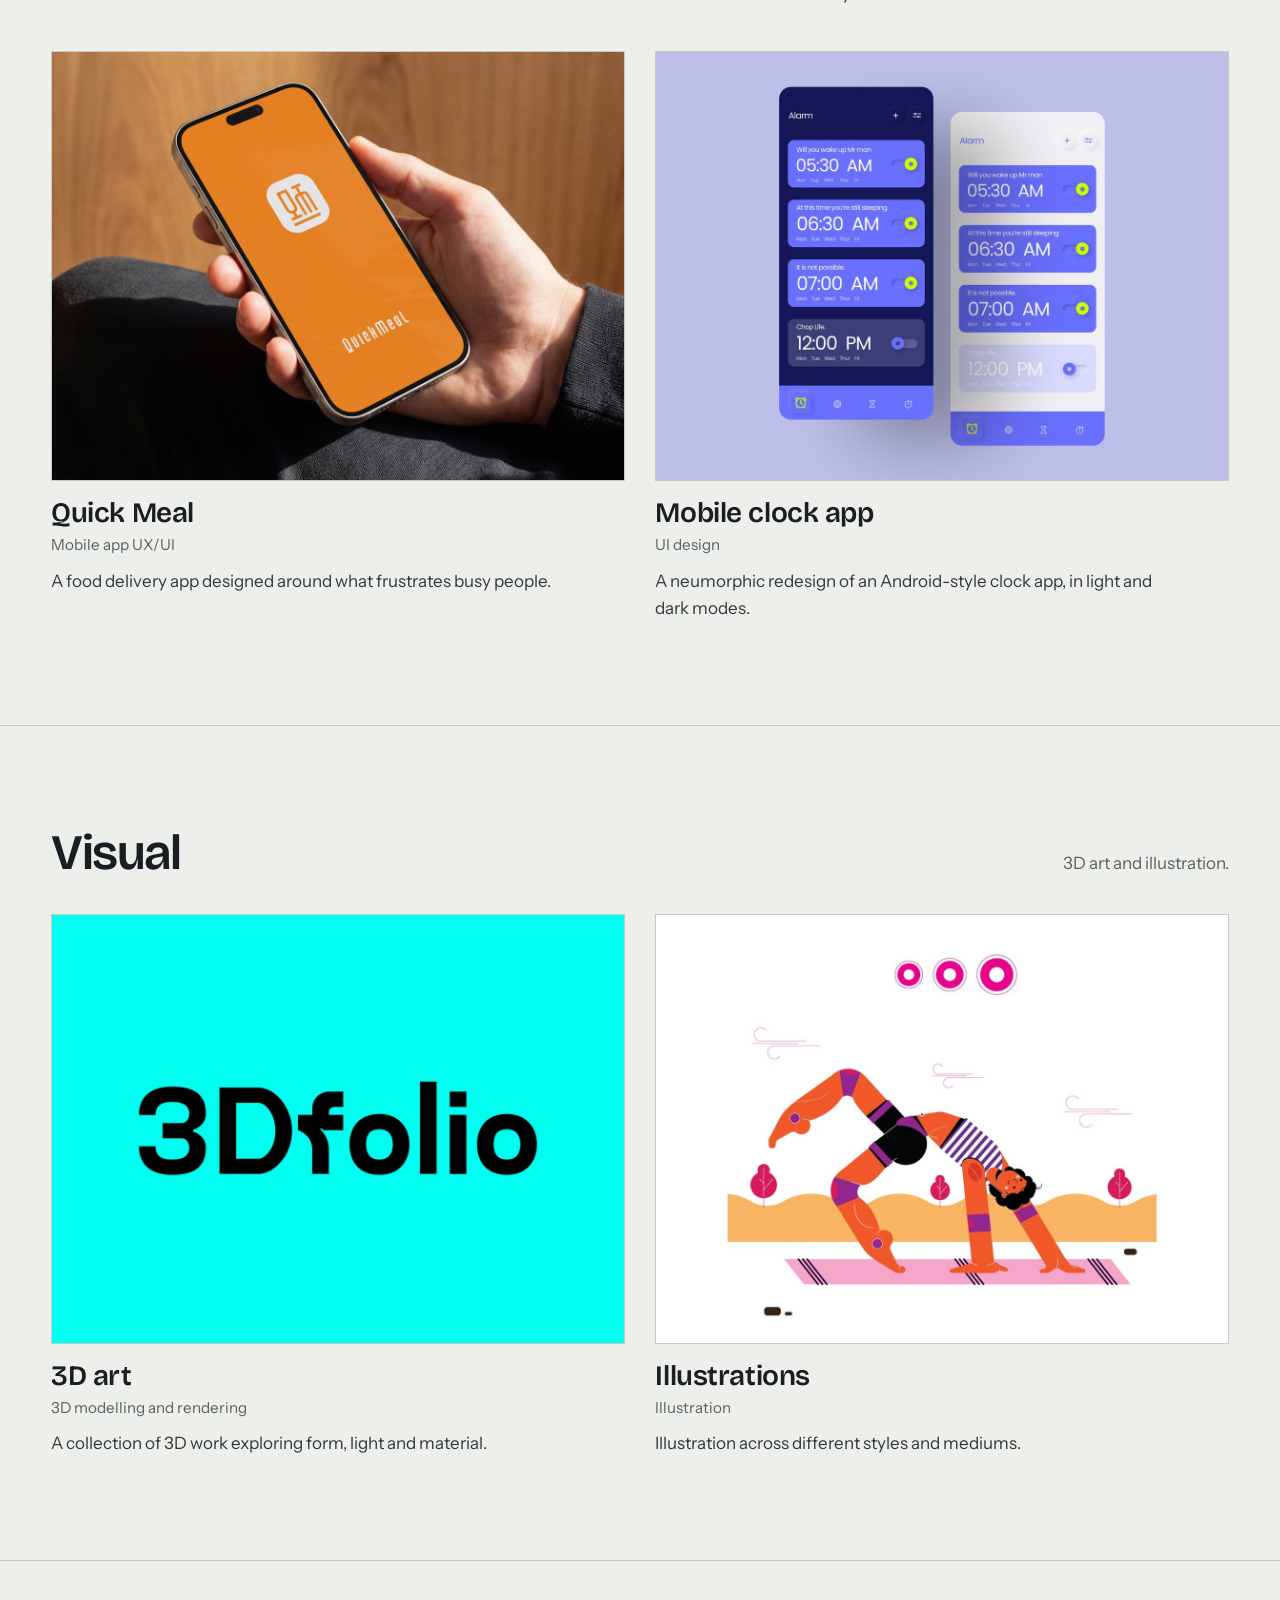
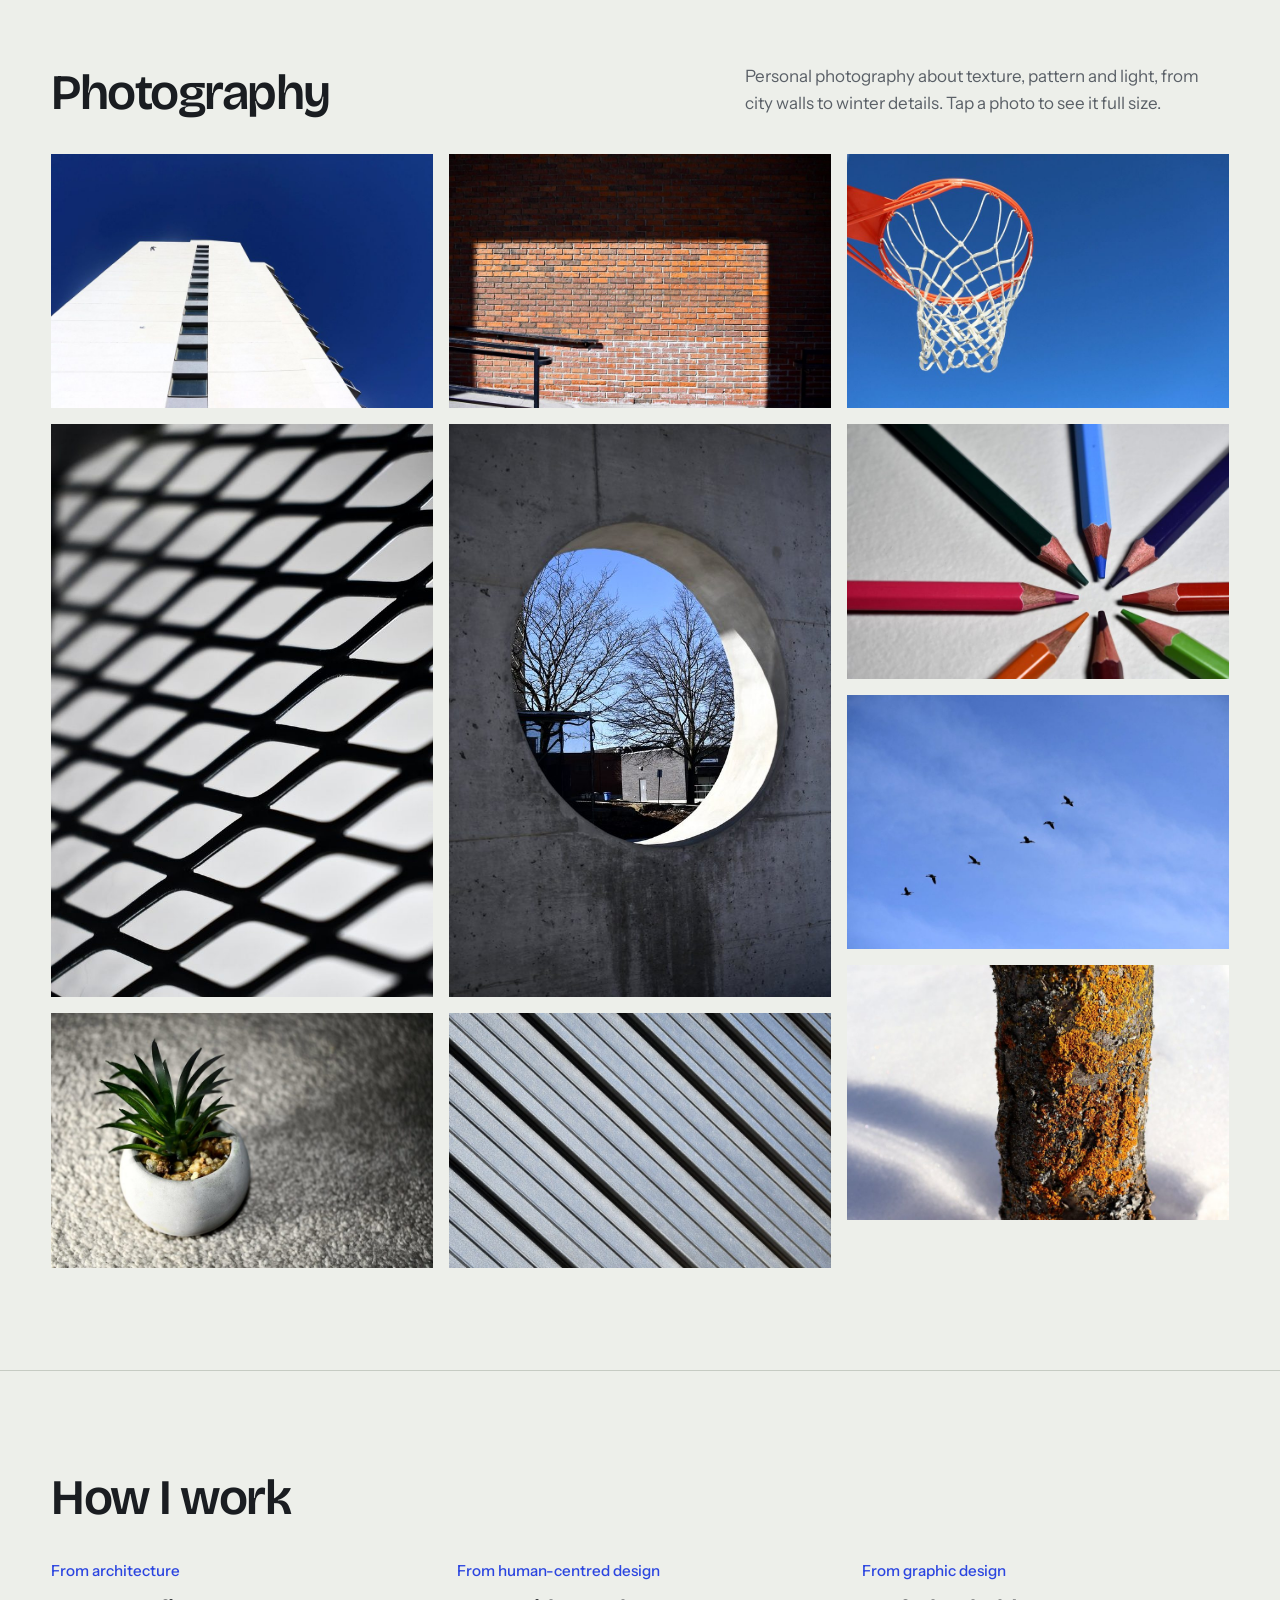
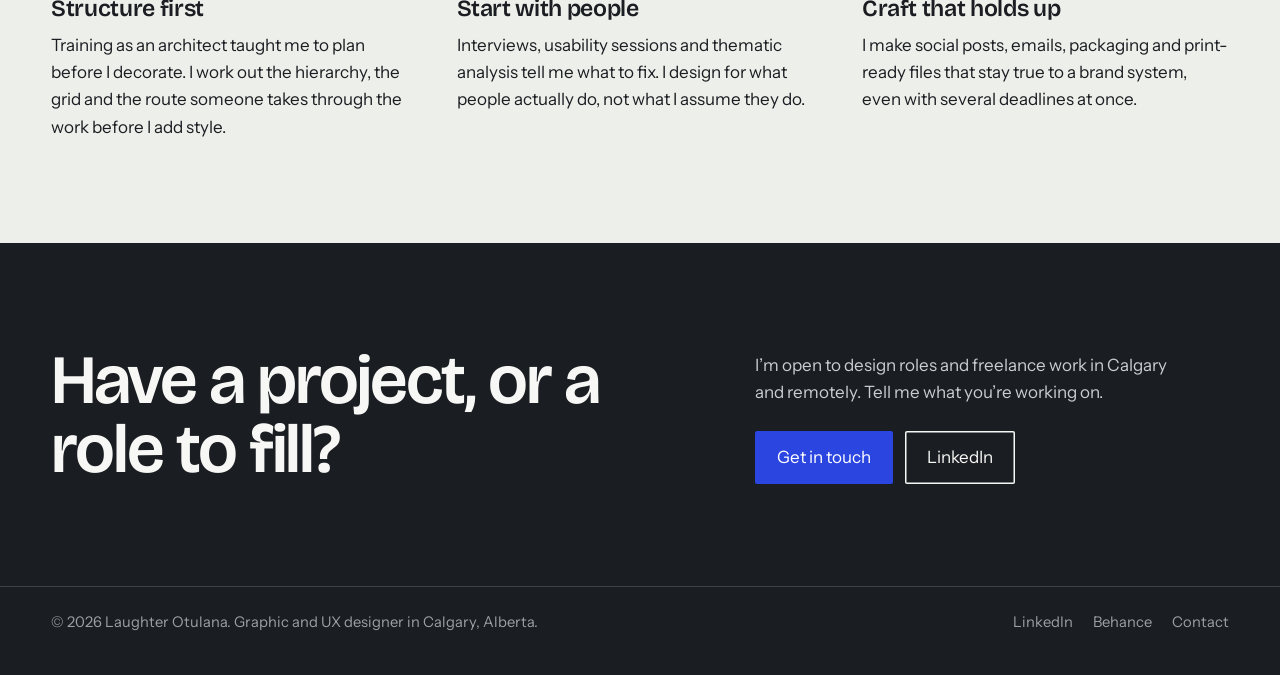
==== commit 74a98007: "Rename IMM thumbnail so browsers load the new version Co-Authored-By: Claude Opus 5.5 <noreply@anthr" ====
--- a/index.html
+++ b/index.html
@@ -32,7 +32,7 @@
 <section class="sec worksec" id="graphic" aria-labelledby="graphic-h"><div class="wrap">
 <div class="sec-head"><h2 id="graphic-h">Graphic design</h2><p class="intro">Brand identities, packaging, campaigns and print-ready files.</p></div>
 <div class="grid n4"><a class="card" href="work/imm-program-advertisement.html">
-<div class="media "><div class="ph"><span>Interactive Media Management campaign</span></div><img src="assets/img/imm-program-advertisement/thumbnail-mockup-v2.jpg" alt="" decoding="async"></div>
+<div class="media "><div class="ph"><span>Interactive Media Management campaign</span></div><img src="assets/img/imm-program-advertisement/thumbnail-imm.jpg" alt="" decoding="async"></div>
 <h3>Interactive Media Management campaign</h3><div class="disc">Campaign: video, posters and web banners</div><p class="sum">A multi-format campaign to bring more students to Algonquin College’s Interactive Media Management program.</p></a><a class="card" href="work/bowridge.html">
 <div class="media "><div class="ph"><span>Bowridge spring campaign</span></div><img src="assets/img/bowridge/thumbnail.jpg" alt="" decoding="async"></div>
 <h3>Bowridge spring campaign</h3><div class="disc">Campaign: email and Instagram</div><p class="sum">A spring launch email and Instagram set for a made-up Calgary boot brand.</p></a><a class="card" href="work/soolio-ice-cream.html">
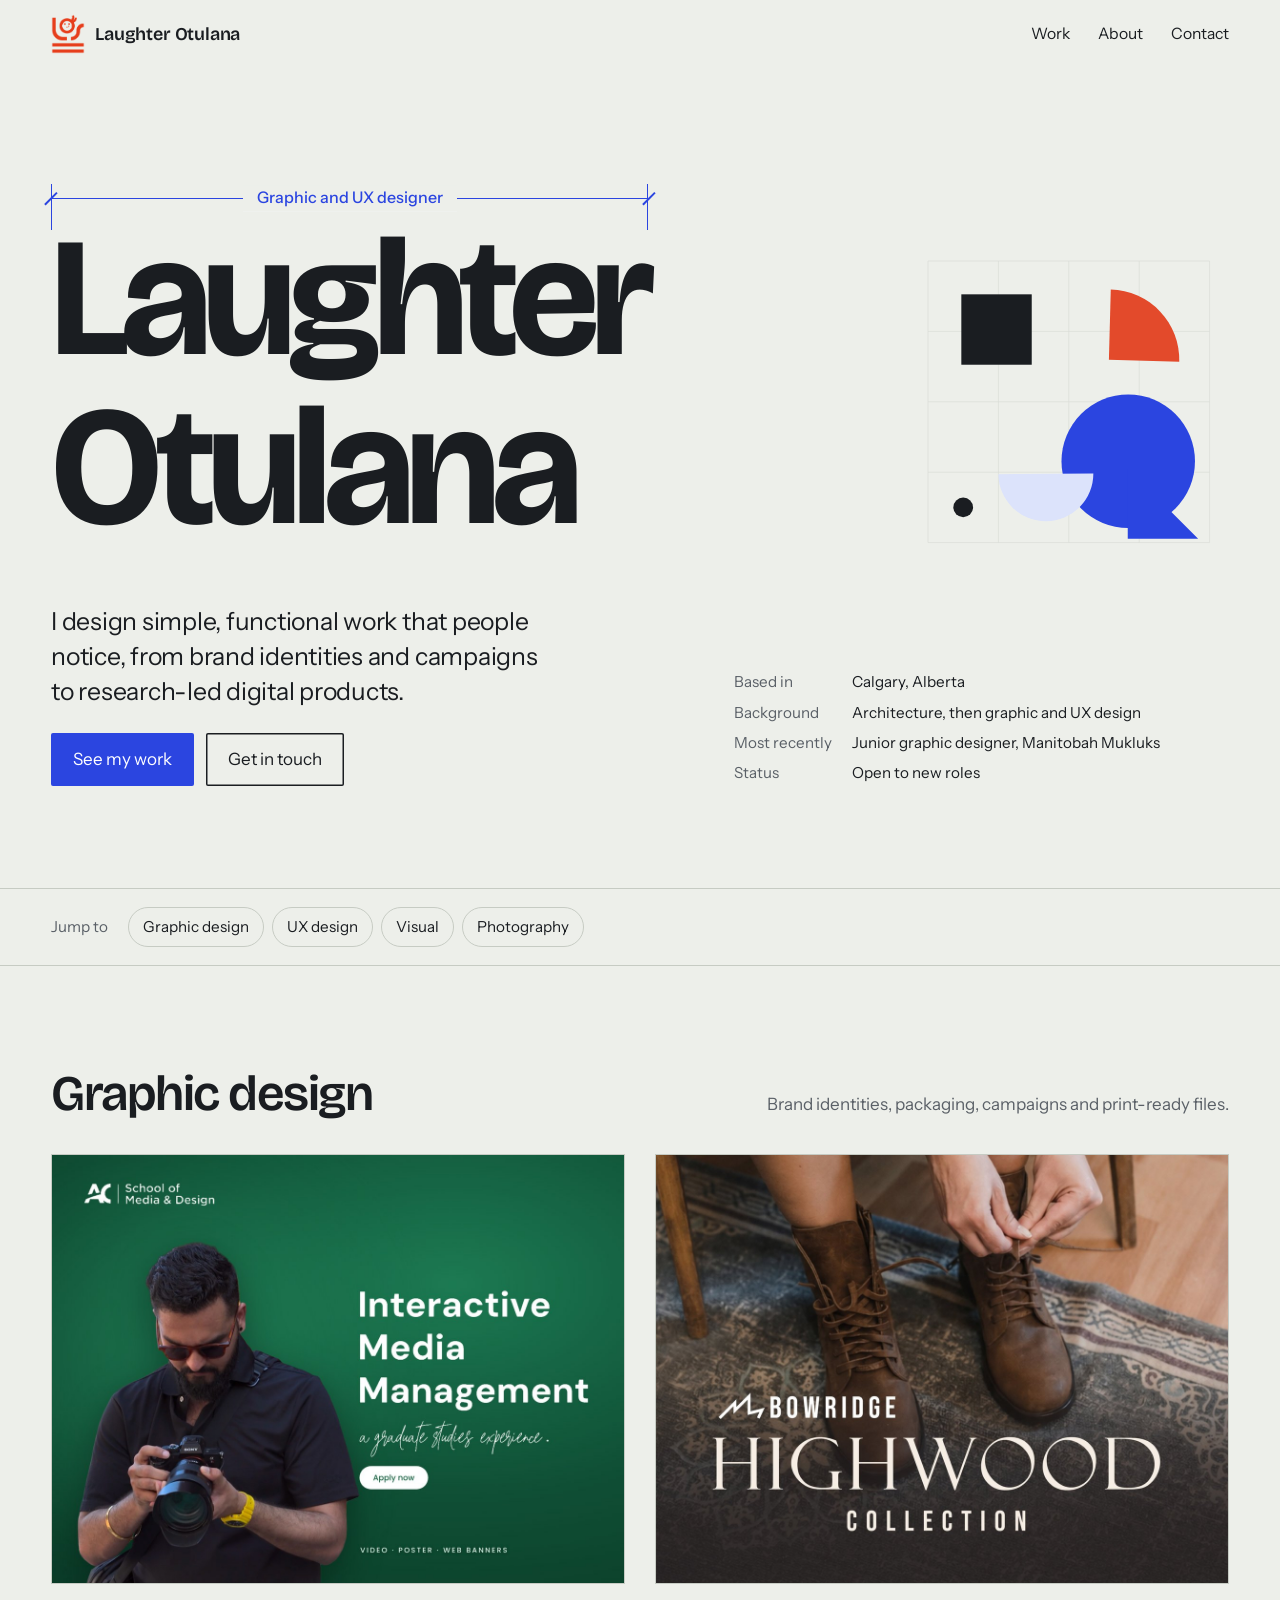
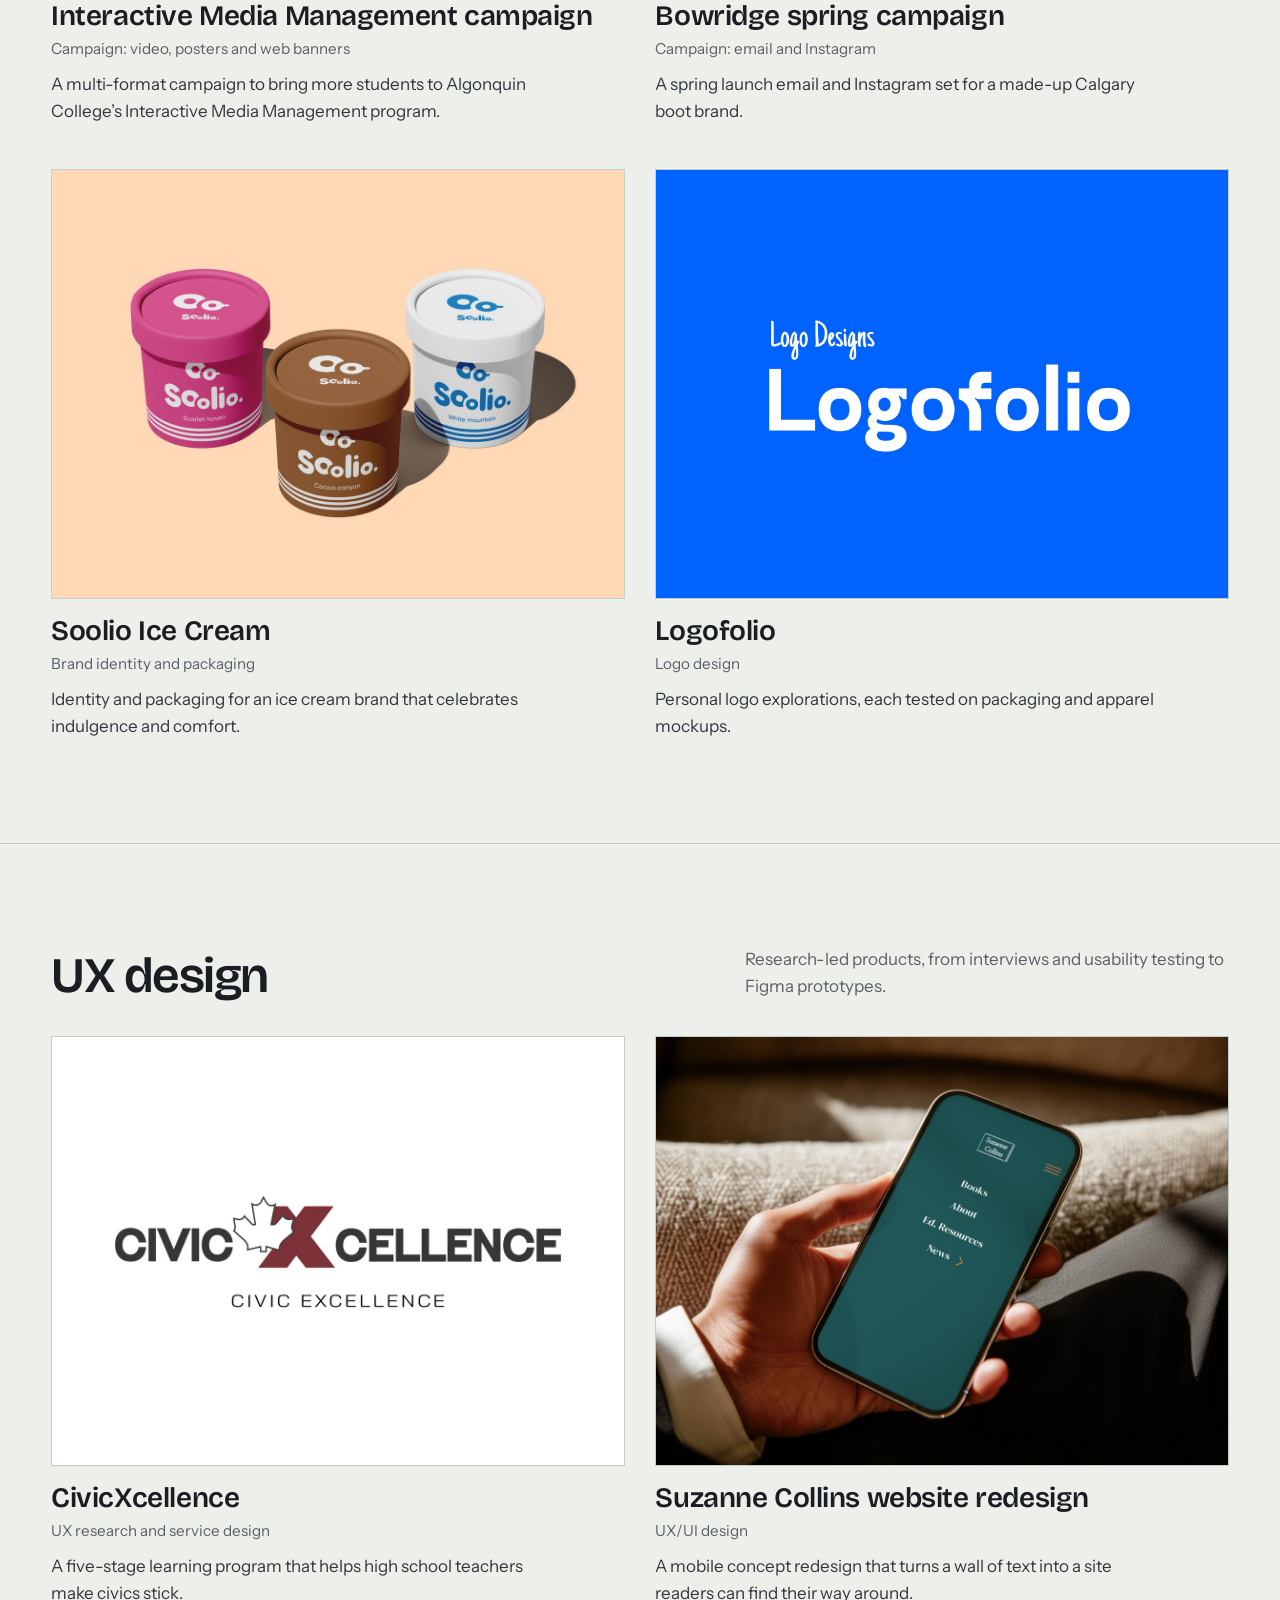
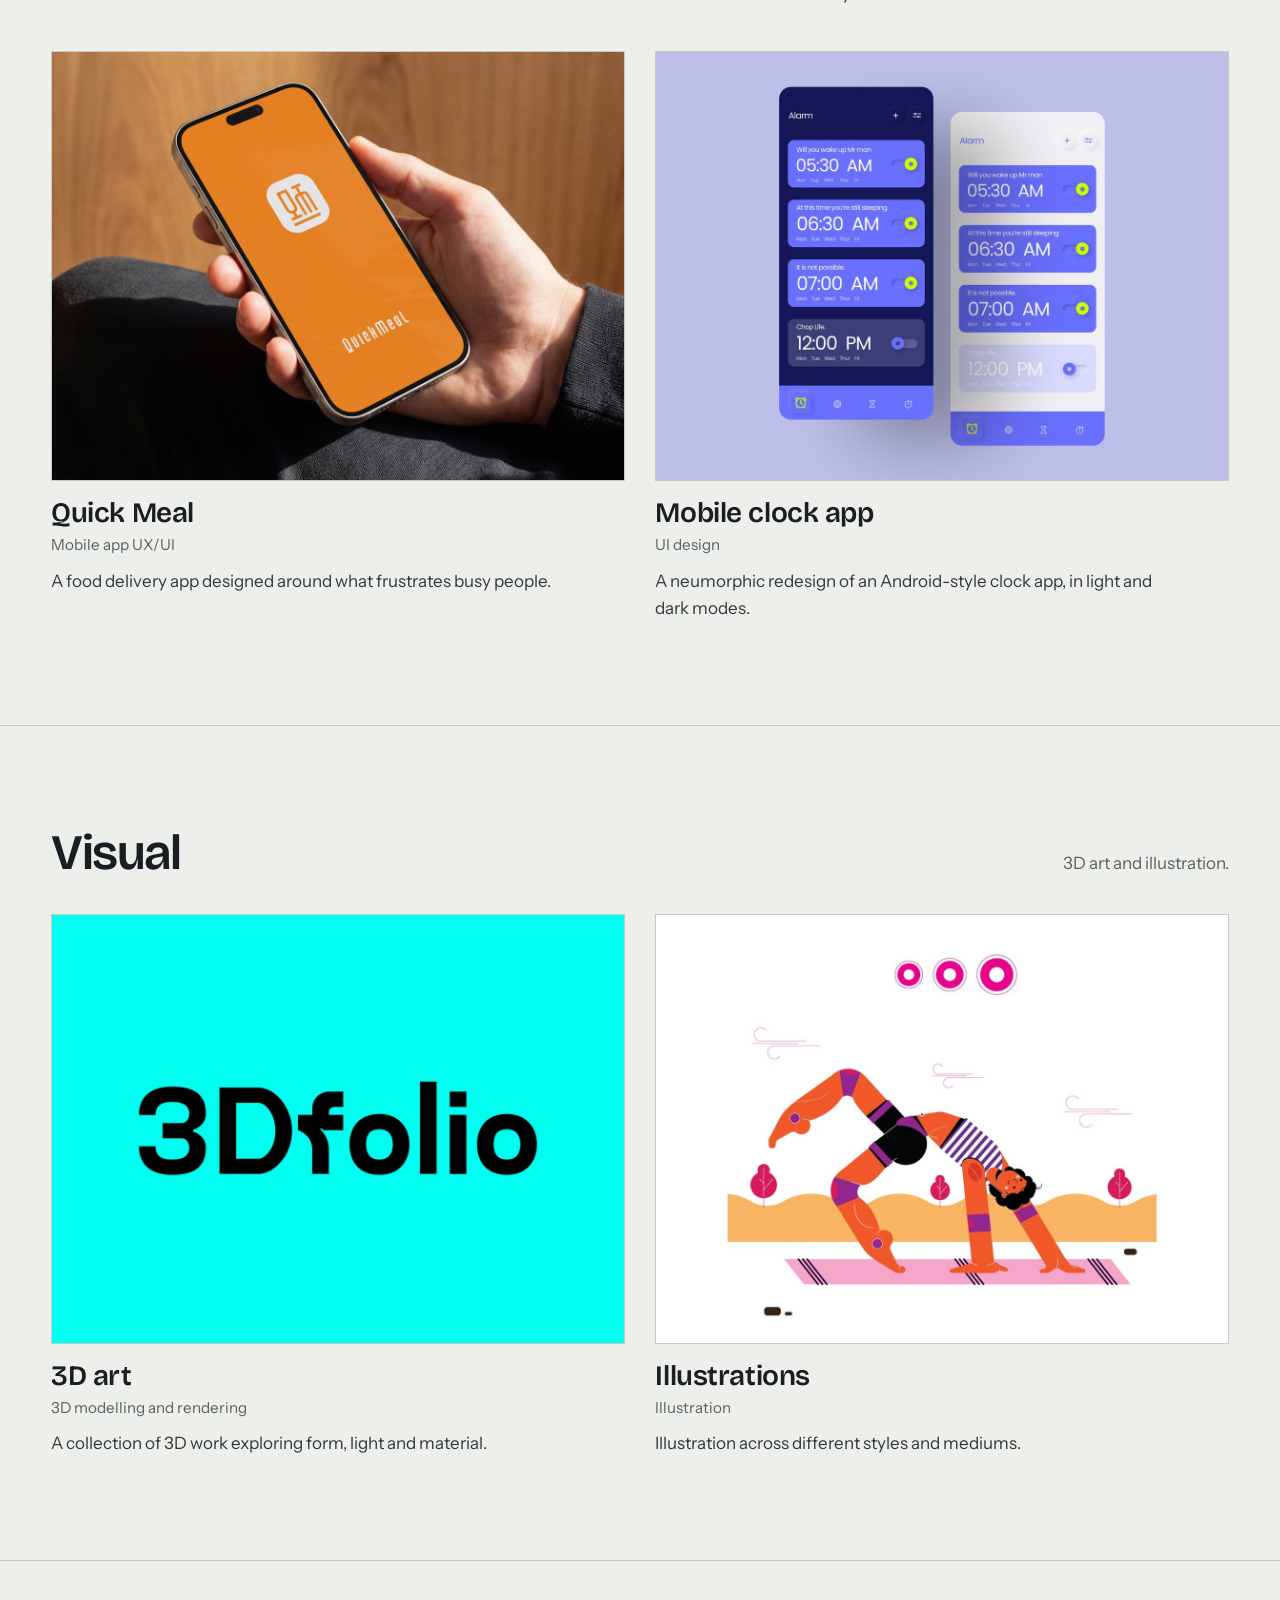
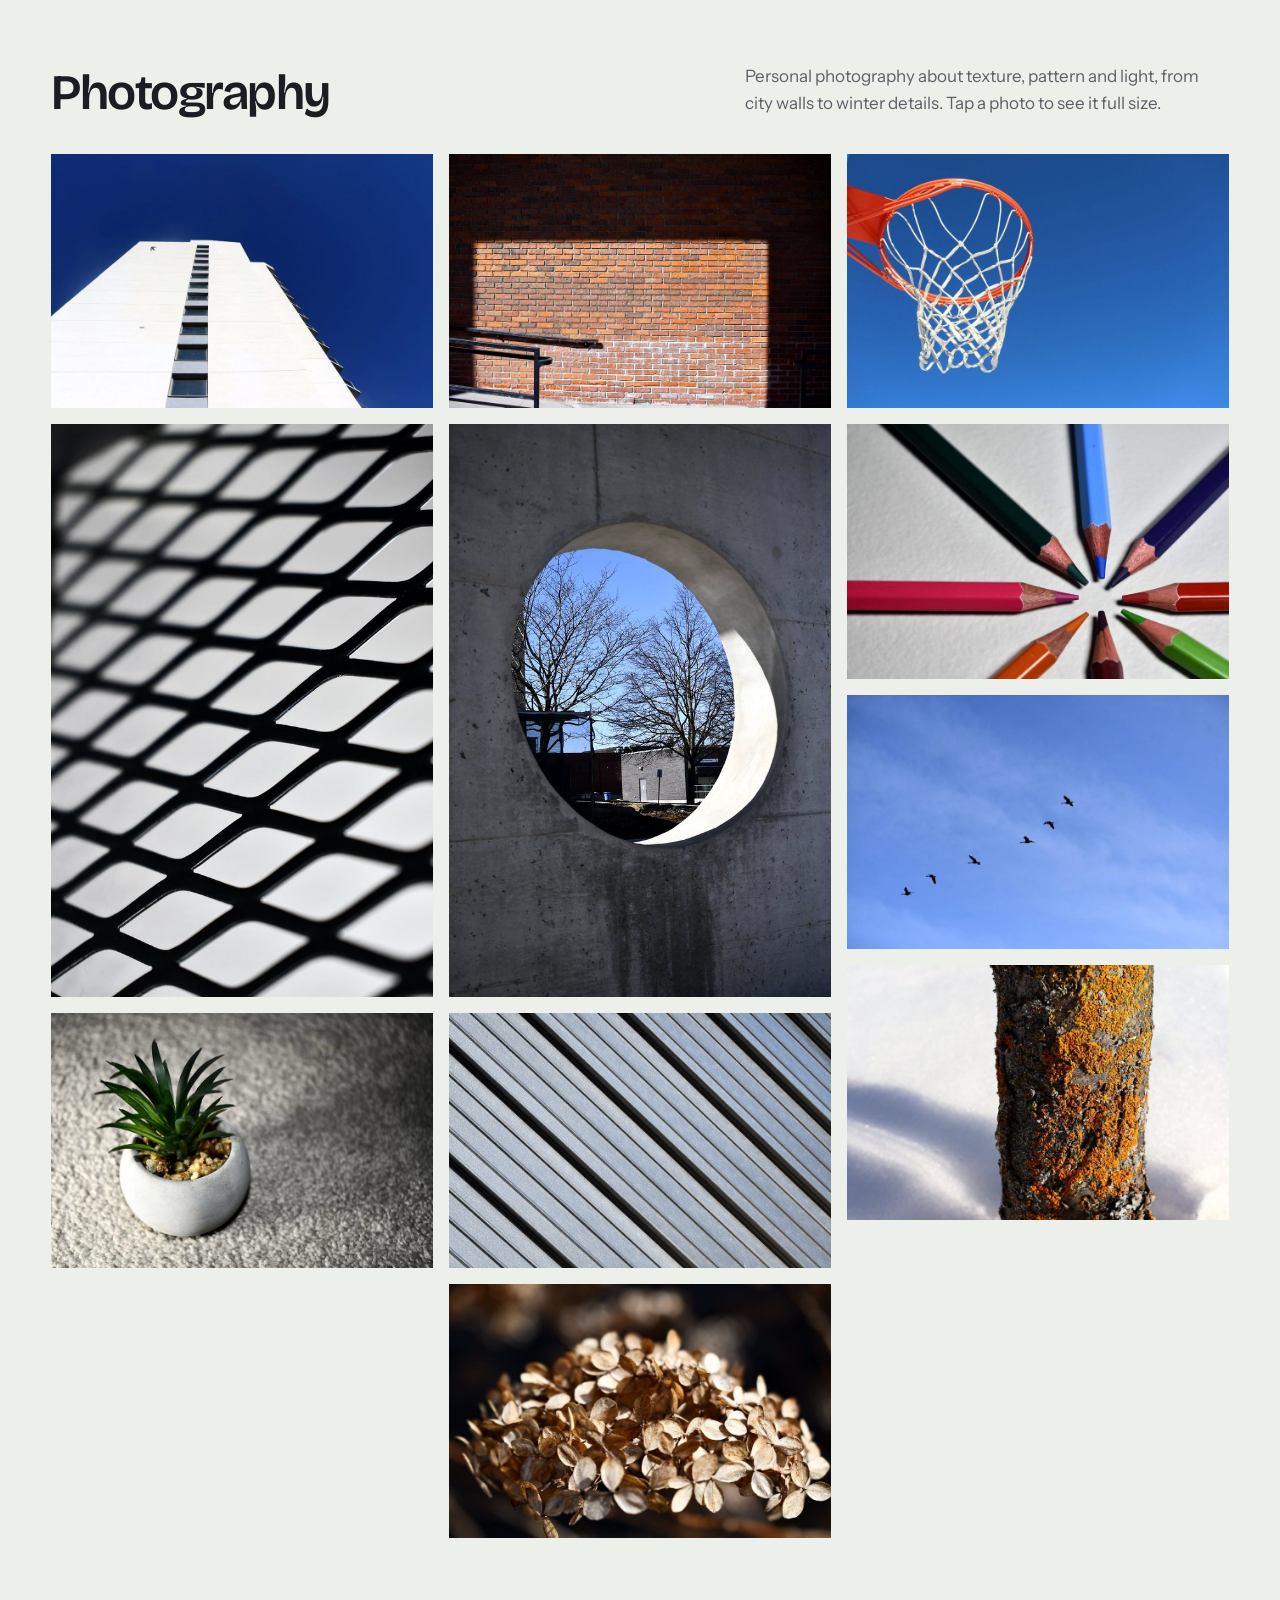
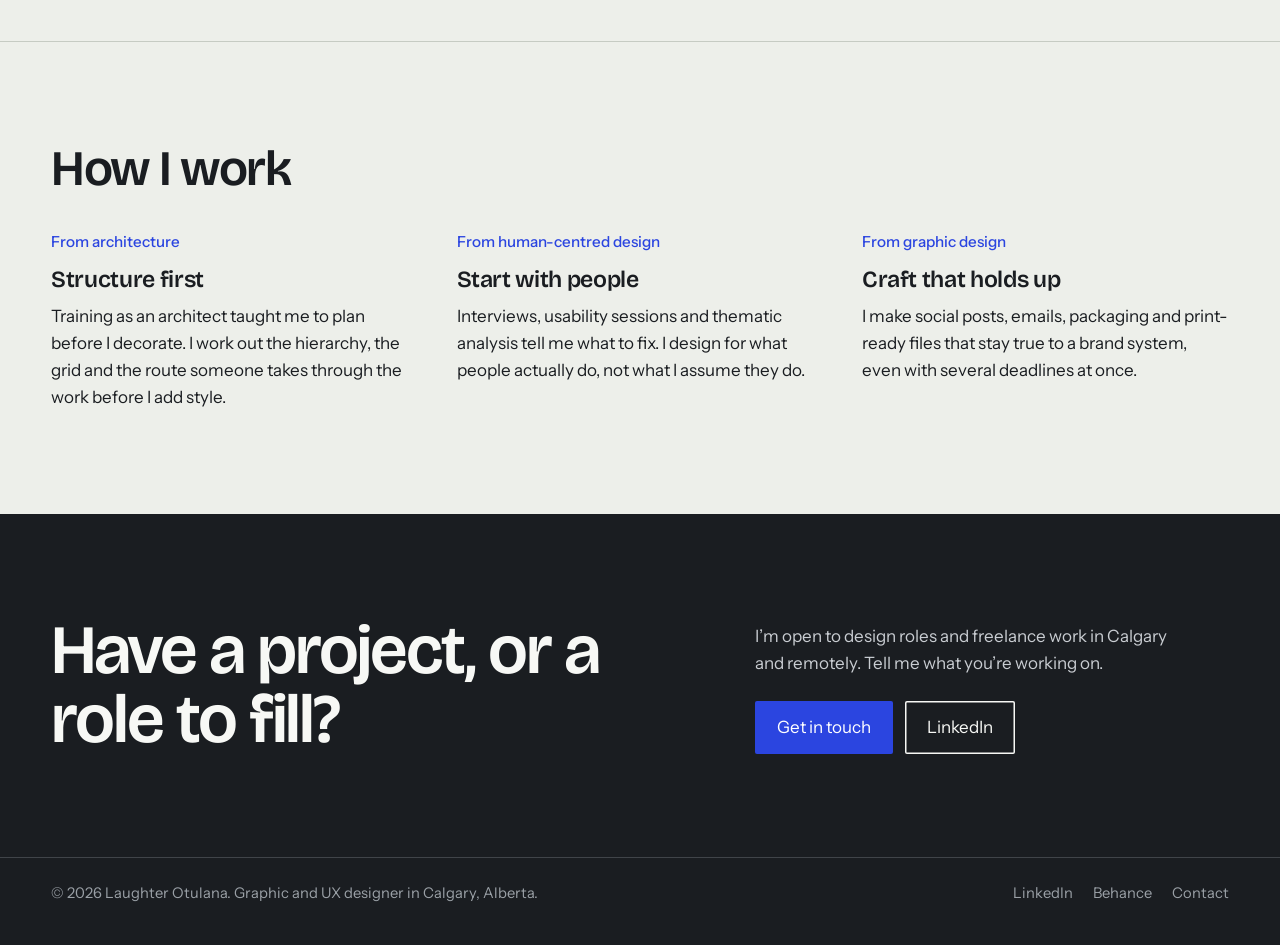
==== commit 4ee200be: "Restore hydrangea photo to photography grid Co-Authored-By: Claude Opus 5.5 <noreply@anthropic.com> " ====
--- a/index.html
+++ b/index.html
@@ -63,7 +63,7 @@
 </div></section>
 <section class="sec worksec" id="photography" aria-labelledby="photo-h"><div class="wrap">
 <div class="sec-head"><h2 id="photo-h">Photography</h2><p class="intro">Personal photography about texture, pattern and light, from city walls to winter details. Tap a photo to see it full size.</p></div>
-<div class="photos pcols"><div class="pcol"><figure style="order:0"><button type="button" class="ph-btn" aria-label="Open photo: A tall white apartment tower against a deep blue sky, with a bird and its shadow on the wall"><div class="media "><div class="ph"><span>photo-15.jpg</span></div><img src="assets/img/photography/grid/photo-15.jpg" data-full="assets/img/photography/photo-15.jpg" loading="lazy" alt="A tall white apartment tower against a deep blue sky, with a bird and its shadow on the wall" decoding="async"></div></button></figure><figure style="order:3"><button type="button" class="ph-btn" aria-label="Open photo: Close-up of black expanded metal mesh curving away out of focus"><div class="media "><div class="ph"><span>photo-13.jpg</span></div><img src="assets/img/photography/grid/photo-13.jpg" data-full="assets/img/photography/photo-13.jpg" loading="lazy" alt="Close-up of black expanded metal mesh curving away out of focus" decoding="async"></div></button></figure><figure style="order:8"><button type="button" class="ph-btn" aria-label="Open photo: A small plant in a round concrete pot on a textured carpet"><div class="media "><div class="ph"><span>photo-12.jpg</span></div><img src="assets/img/photography/grid/photo-12.jpg" data-full="assets/img/photography/photo-12.jpg" loading="lazy" alt="A small plant in a round concrete pot on a textured carpet" decoding="async"></div></button></figure></div><div class="pcol"><figure style="order:1"><button type="button" class="ph-btn" aria-label="Open photo: A rectangle of sunlight on a red brick wall, with a black handrail in the corner"><div class="media "><div class="ph"><span>photo-16.jpg</span></div><img src="assets/img/photography/grid/photo-16.jpg" data-full="assets/img/photography/photo-16.jpg" loading="lazy" alt="A rectangle of sunlight on a red brick wall, with a black handrail in the corner" decoding="async"></div></button></figure><figure style="order:4"><button type="button" class="ph-btn" aria-label="Open photo: Bare winter trees and a brick building seen through a circular opening in a concrete wall"><div class="media "><div class="ph"><span>photo-01.jpg</span></div><img src="assets/img/photography/grid/photo-01.jpg" data-full="assets/img/photography/photo-01.jpg" loading="lazy" alt="Bare winter trees and a brick building seen through a circular opening in a concrete wall" decoding="async"></div></button></figure><figure style="order:9"><button type="button" class="ph-btn" aria-label="Open photo: Diagonal ridges of corrugated grey metal cladding in raking light"><div class="media "><div class="ph"><span>photo-17.jpg</span></div><img src="assets/img/photography/grid/photo-17.jpg" data-full="assets/img/photography/photo-17.jpg" loading="lazy" alt="Diagonal ridges of corrugated grey metal cladding in raking light" decoding="async"></div></button></figure></div><div class="pcol"><figure style="order:2"><button type="button" class="ph-btn" aria-label="Open photo: An orange basketball hoop and white net against a deep blue sky"><div class="media "><div class="ph"><span>photo-08.jpg</span></div><img src="assets/img/photography/grid/photo-08.jpg" data-full="assets/img/photography/photo-08.jpg" loading="lazy" alt="An orange basketball hoop and white net against a deep blue sky" decoding="async"></div></button></figure><figure style="order:5"><button type="button" class="ph-btn" aria-label="Open photo: Coloured pencils arranged in a circle with their tips pointing to the centre"><div class="media "><div class="ph"><span>photo-04.jpg</span></div><img src="assets/img/photography/grid/photo-04.jpg" data-full="assets/img/photography/photo-04.jpg" loading="lazy" alt="Coloured pencils arranged in a circle with their tips pointing to the centre" decoding="async"></div></button></figure><figure style="order:6"><button type="button" class="ph-btn" aria-label="Open photo: Six Canada geese flying in a diagonal line across a blue sky"><div class="media "><div class="ph"><span>photo-03.jpg</span></div><img src="assets/img/photography/grid/photo-03.jpg" data-full="assets/img/photography/photo-03.jpg" loading="lazy" alt="Six Canada geese flying in a diagonal line across a blue sky" decoding="async"></div></button></figure><figure style="order:7"><button type="button" class="ph-btn" aria-label="Open photo: Orange and grey lichen on a tree trunk above sunlit snow"><div class="media "><div class="ph"><span>photo-10.jpg</span></div><img src="assets/img/photography/grid/photo-10.jpg" data-full="assets/img/photography/photo-10.jpg" loading="lazy" alt="Orange and grey lichen on a tree trunk above sunlit snow" decoding="async"></div></button></figure></div></div>
+<div class="photos pcols"><div class="pcol"><figure style="order:0"><button type="button" class="ph-btn" aria-label="Open photo: A tall white apartment tower against a deep blue sky, with a bird and its shadow on the wall"><div class="media "><div class="ph"><span>photo-15.jpg</span></div><img src="assets/img/photography/grid/photo-15.jpg" data-full="assets/img/photography/photo-15.jpg" loading="lazy" alt="A tall white apartment tower against a deep blue sky, with a bird and its shadow on the wall" decoding="async"></div></button></figure><figure style="order:3"><button type="button" class="ph-btn" aria-label="Open photo: Close-up of black expanded metal mesh curving away out of focus"><div class="media "><div class="ph"><span>photo-13.jpg</span></div><img src="assets/img/photography/grid/photo-13.jpg" data-full="assets/img/photography/photo-13.jpg" loading="lazy" alt="Close-up of black expanded metal mesh curving away out of focus" decoding="async"></div></button></figure><figure style="order:8"><button type="button" class="ph-btn" aria-label="Open photo: A small plant in a round concrete pot on a textured carpet"><div class="media "><div class="ph"><span>photo-12.jpg</span></div><img src="assets/img/photography/grid/photo-12.jpg" data-full="assets/img/photography/photo-12.jpg" loading="lazy" alt="A small plant in a round concrete pot on a textured carpet" decoding="async"></div></button></figure></div><div class="pcol"><figure style="order:1"><button type="button" class="ph-btn" aria-label="Open photo: A rectangle of sunlight on a red brick wall, with a black handrail in the corner"><div class="media "><div class="ph"><span>photo-16.jpg</span></div><img src="assets/img/photography/grid/photo-16.jpg" data-full="assets/img/photography/photo-16.jpg" loading="lazy" alt="A rectangle of sunlight on a red brick wall, with a black handrail in the corner" decoding="async"></div></button></figure><figure style="order:4"><button type="button" class="ph-btn" aria-label="Open photo: Bare winter trees and a brick building seen through a circular opening in a concrete wall"><div class="media "><div class="ph"><span>photo-01.jpg</span></div><img src="assets/img/photography/grid/photo-01.jpg" data-full="assets/img/photography/photo-01.jpg" loading="lazy" alt="Bare winter trees and a brick building seen through a circular opening in a concrete wall" decoding="async"></div></button></figure><figure style="order:9"><button type="button" class="ph-btn" aria-label="Open photo: Diagonal ridges of corrugated grey metal cladding in raking light"><div class="media "><div class="ph"><span>photo-17.jpg</span></div><img src="assets/img/photography/grid/photo-17.jpg" data-full="assets/img/photography/photo-17.jpg" loading="lazy" alt="Diagonal ridges of corrugated grey metal cladding in raking light" decoding="async"></div></button></figure><figure style="order:10"><button type="button" class="ph-btn" aria-label="Open photo: Dried brown hydrangea flowers lit by low sunlight against a dark background"><div class="media "><div class="ph"><span>photo-05.jpg</span></div><img src="assets/img/photography/grid/photo-05.jpg" data-full="assets/img/photography/photo-05.jpg" loading="lazy" alt="Dried brown hydrangea flowers lit by low sunlight against a dark background" decoding="async"></div></button></figure></div><div class="pcol"><figure style="order:2"><button type="button" class="ph-btn" aria-label="Open photo: An orange basketball hoop and white net against a deep blue sky"><div class="media "><div class="ph"><span>photo-08.jpg</span></div><img src="assets/img/photography/grid/photo-08.jpg" data-full="assets/img/photography/photo-08.jpg" loading="lazy" alt="An orange basketball hoop and white net against a deep blue sky" decoding="async"></div></button></figure><figure style="order:5"><button type="button" class="ph-btn" aria-label="Open photo: Coloured pencils arranged in a circle with their tips pointing to the centre"><div class="media "><div class="ph"><span>photo-04.jpg</span></div><img src="assets/img/photography/grid/photo-04.jpg" data-full="assets/img/photography/photo-04.jpg" loading="lazy" alt="Coloured pencils arranged in a circle with their tips pointing to the centre" decoding="async"></div></button></figure><figure style="order:6"><button type="button" class="ph-btn" aria-label="Open photo: Six Canada geese flying in a diagonal line across a blue sky"><div class="media "><div class="ph"><span>photo-03.jpg</span></div><img src="assets/img/photography/grid/photo-03.jpg" data-full="assets/img/photography/photo-03.jpg" loading="lazy" alt="Six Canada geese flying in a diagonal line across a blue sky" decoding="async"></div></button></figure><figure style="order:7"><button type="button" class="ph-btn" aria-label="Open photo: Orange and grey lichen on a tree trunk above sunlit snow"><div class="media "><div class="ph"><span>photo-10.jpg</span></div><img src="assets/img/photography/grid/photo-10.jpg" data-full="assets/img/photography/photo-10.jpg" loading="lazy" alt="Orange and grey lichen on a tree trunk above sunlit snow" decoding="async"></div></button></figure></div></div>
 </div></section>
 <section class="sec" aria-labelledby="ap-h"><div class="wrap">
 <div class="sec-head"><h2 id="ap-h">How I work</h2></div>
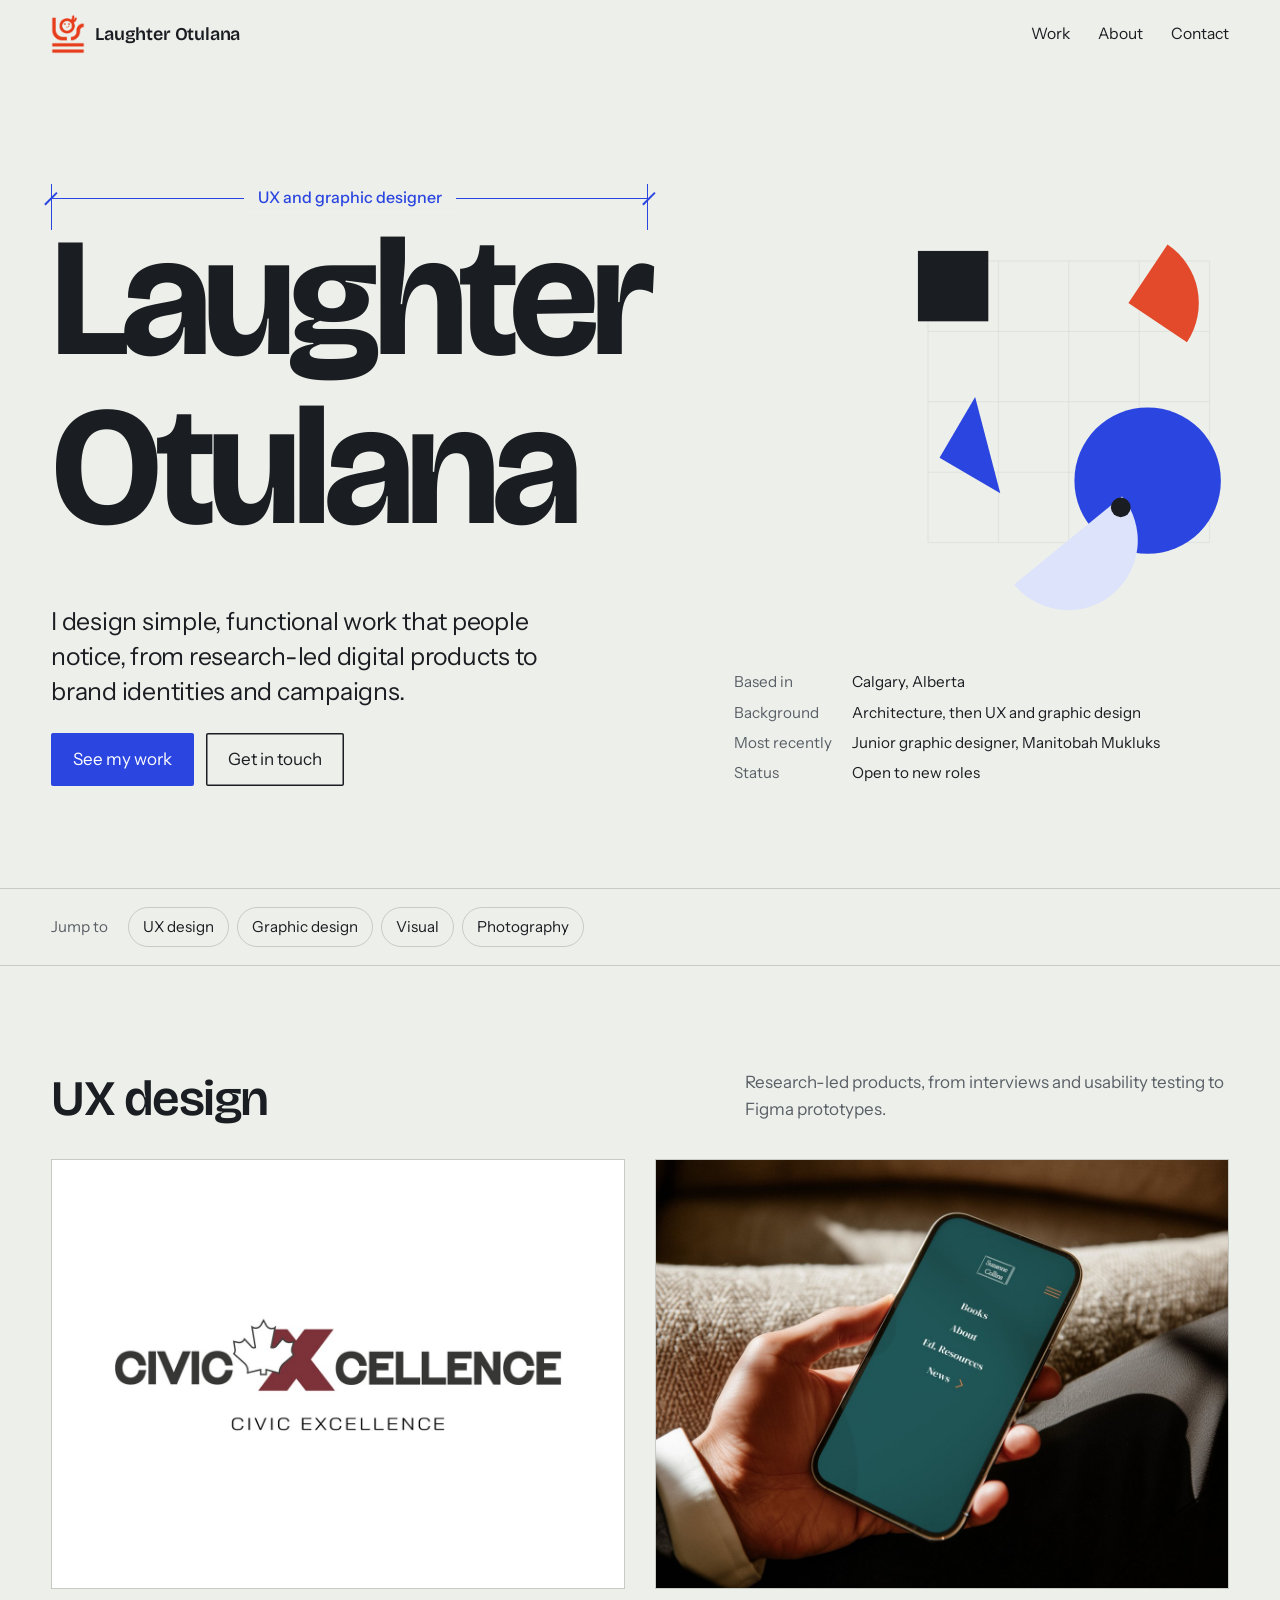
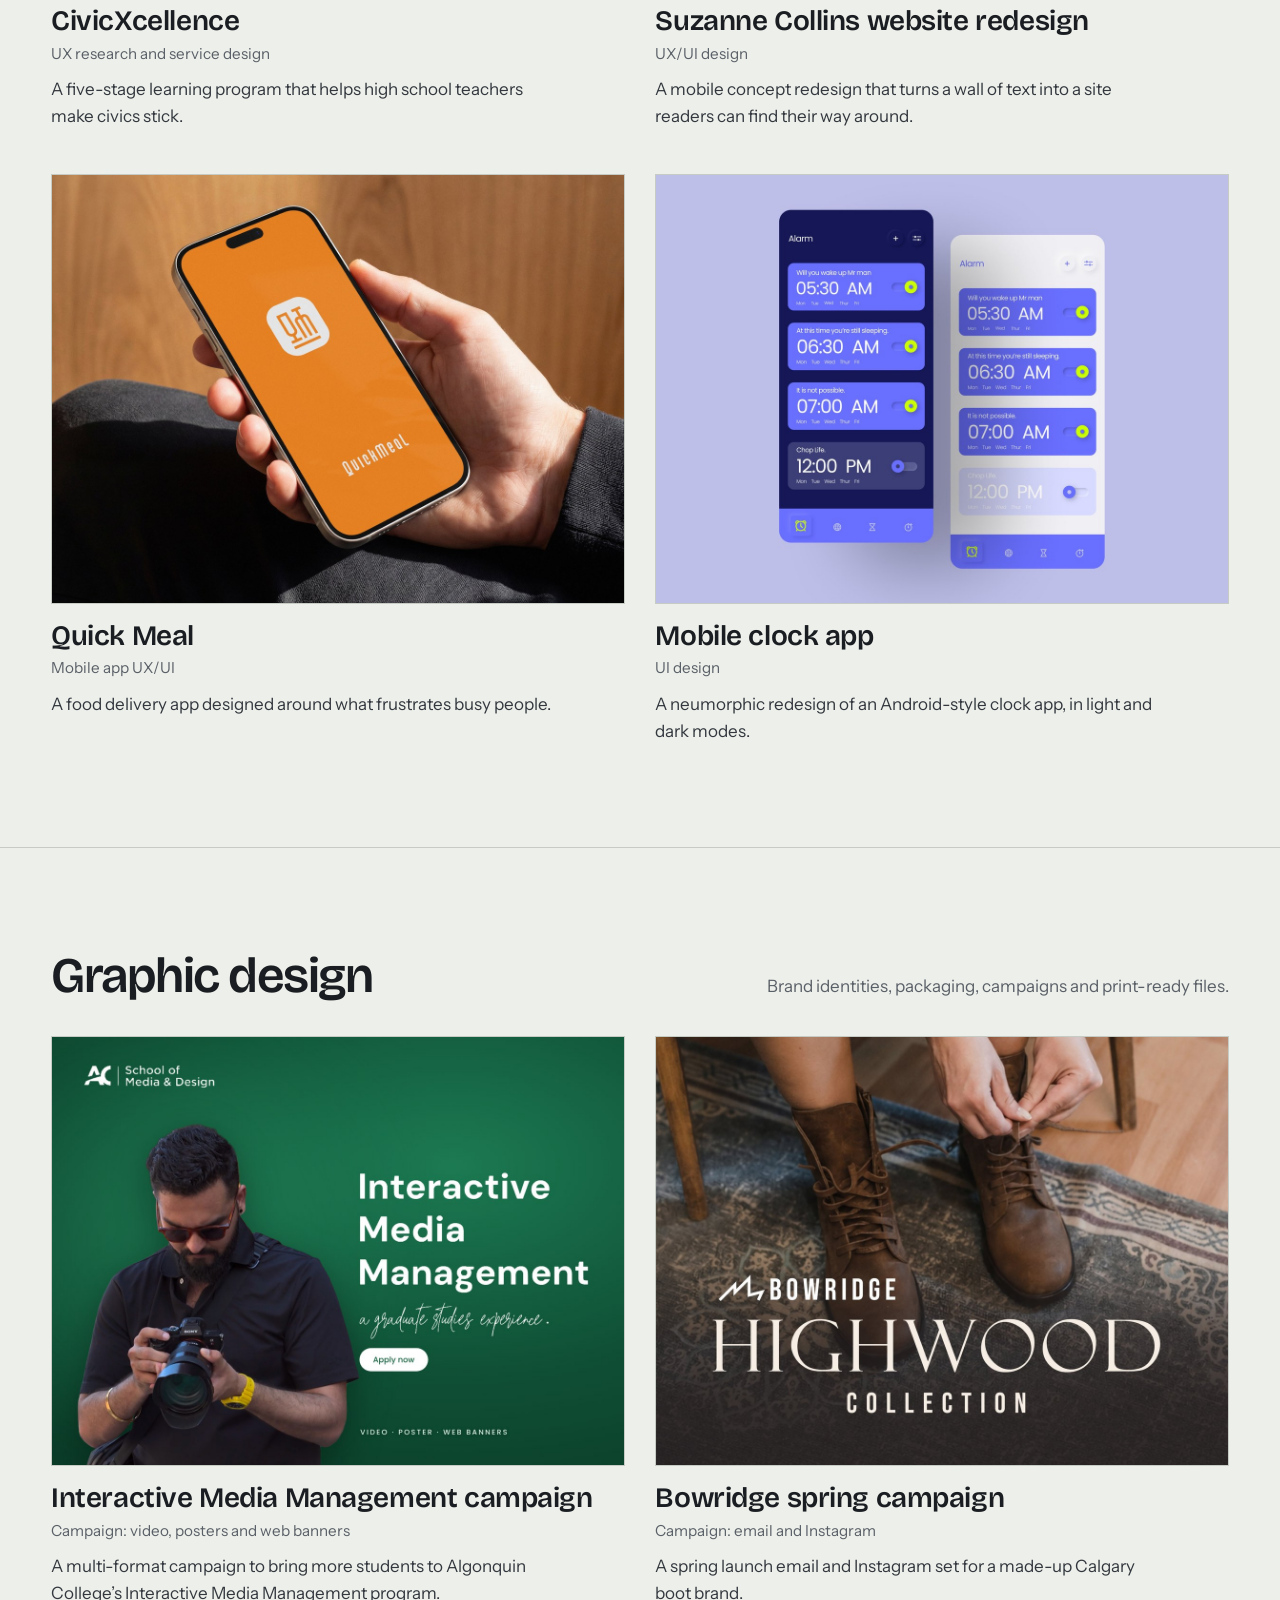
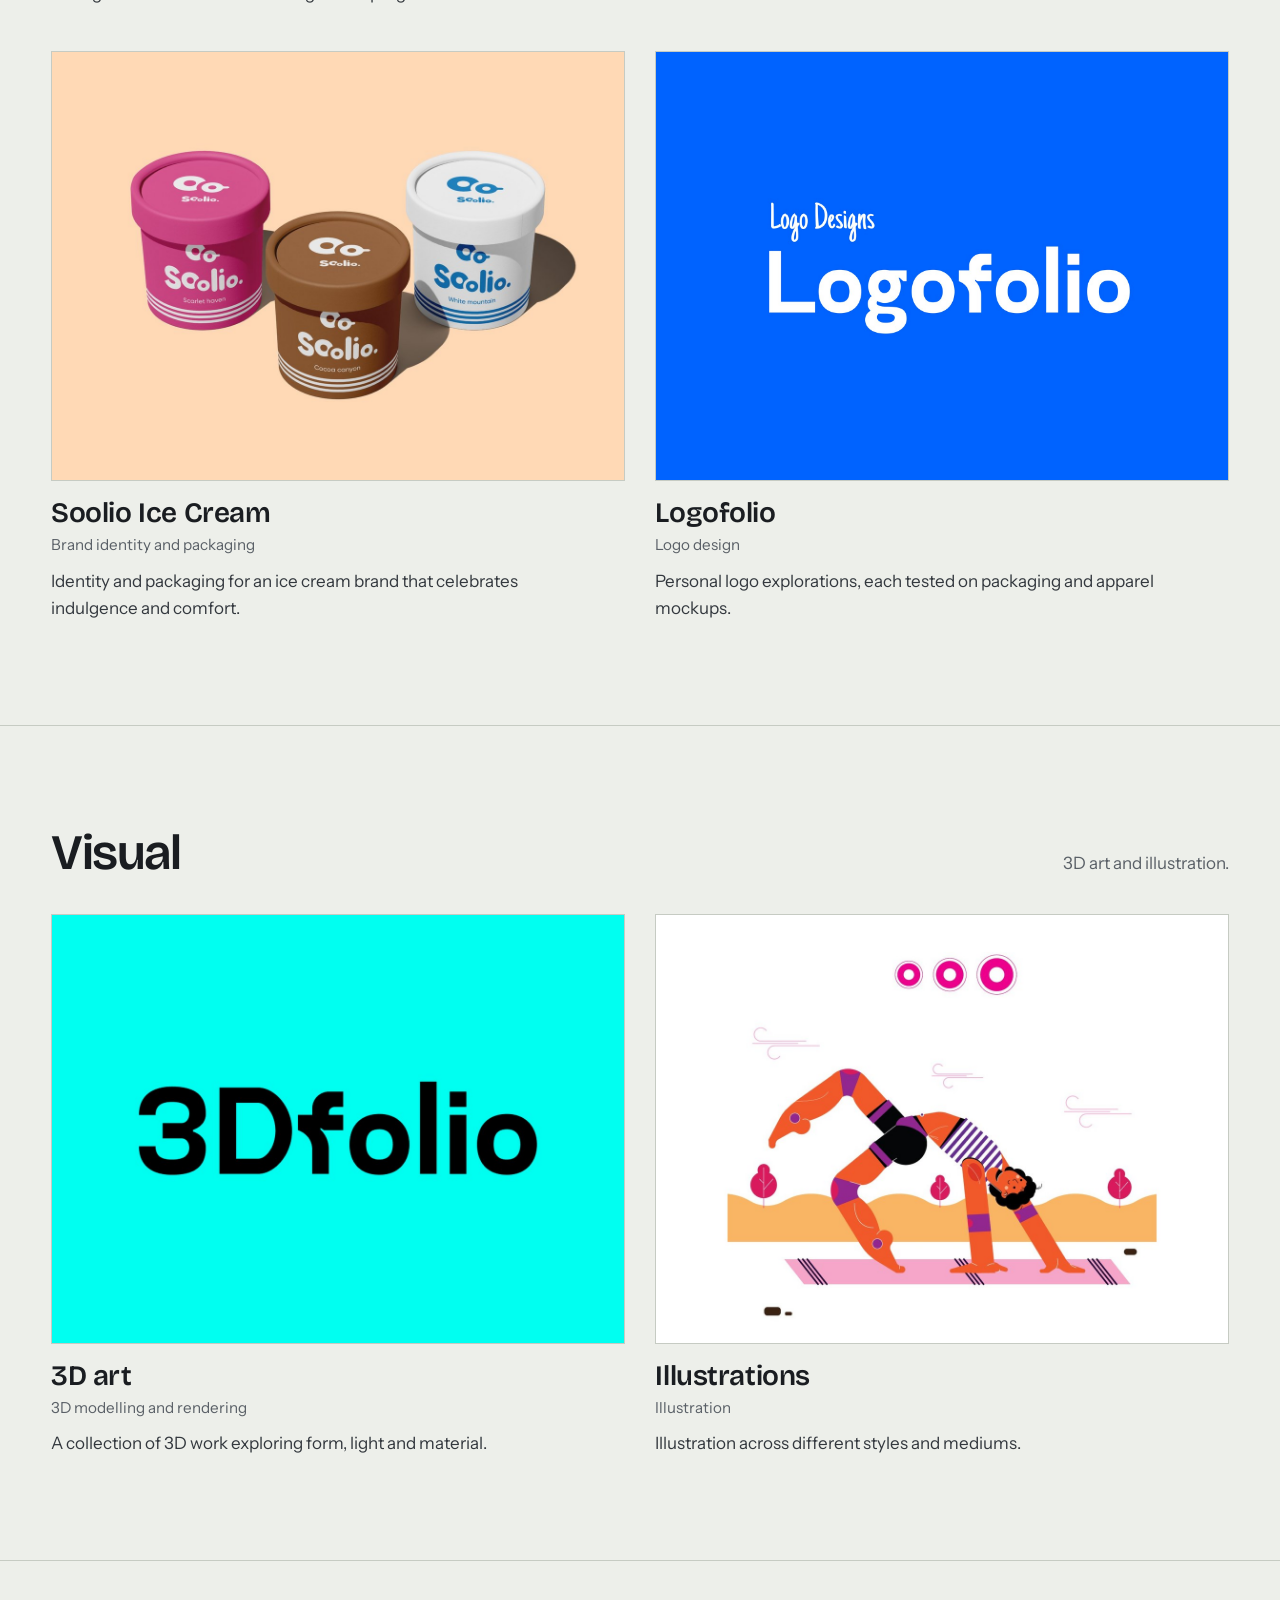
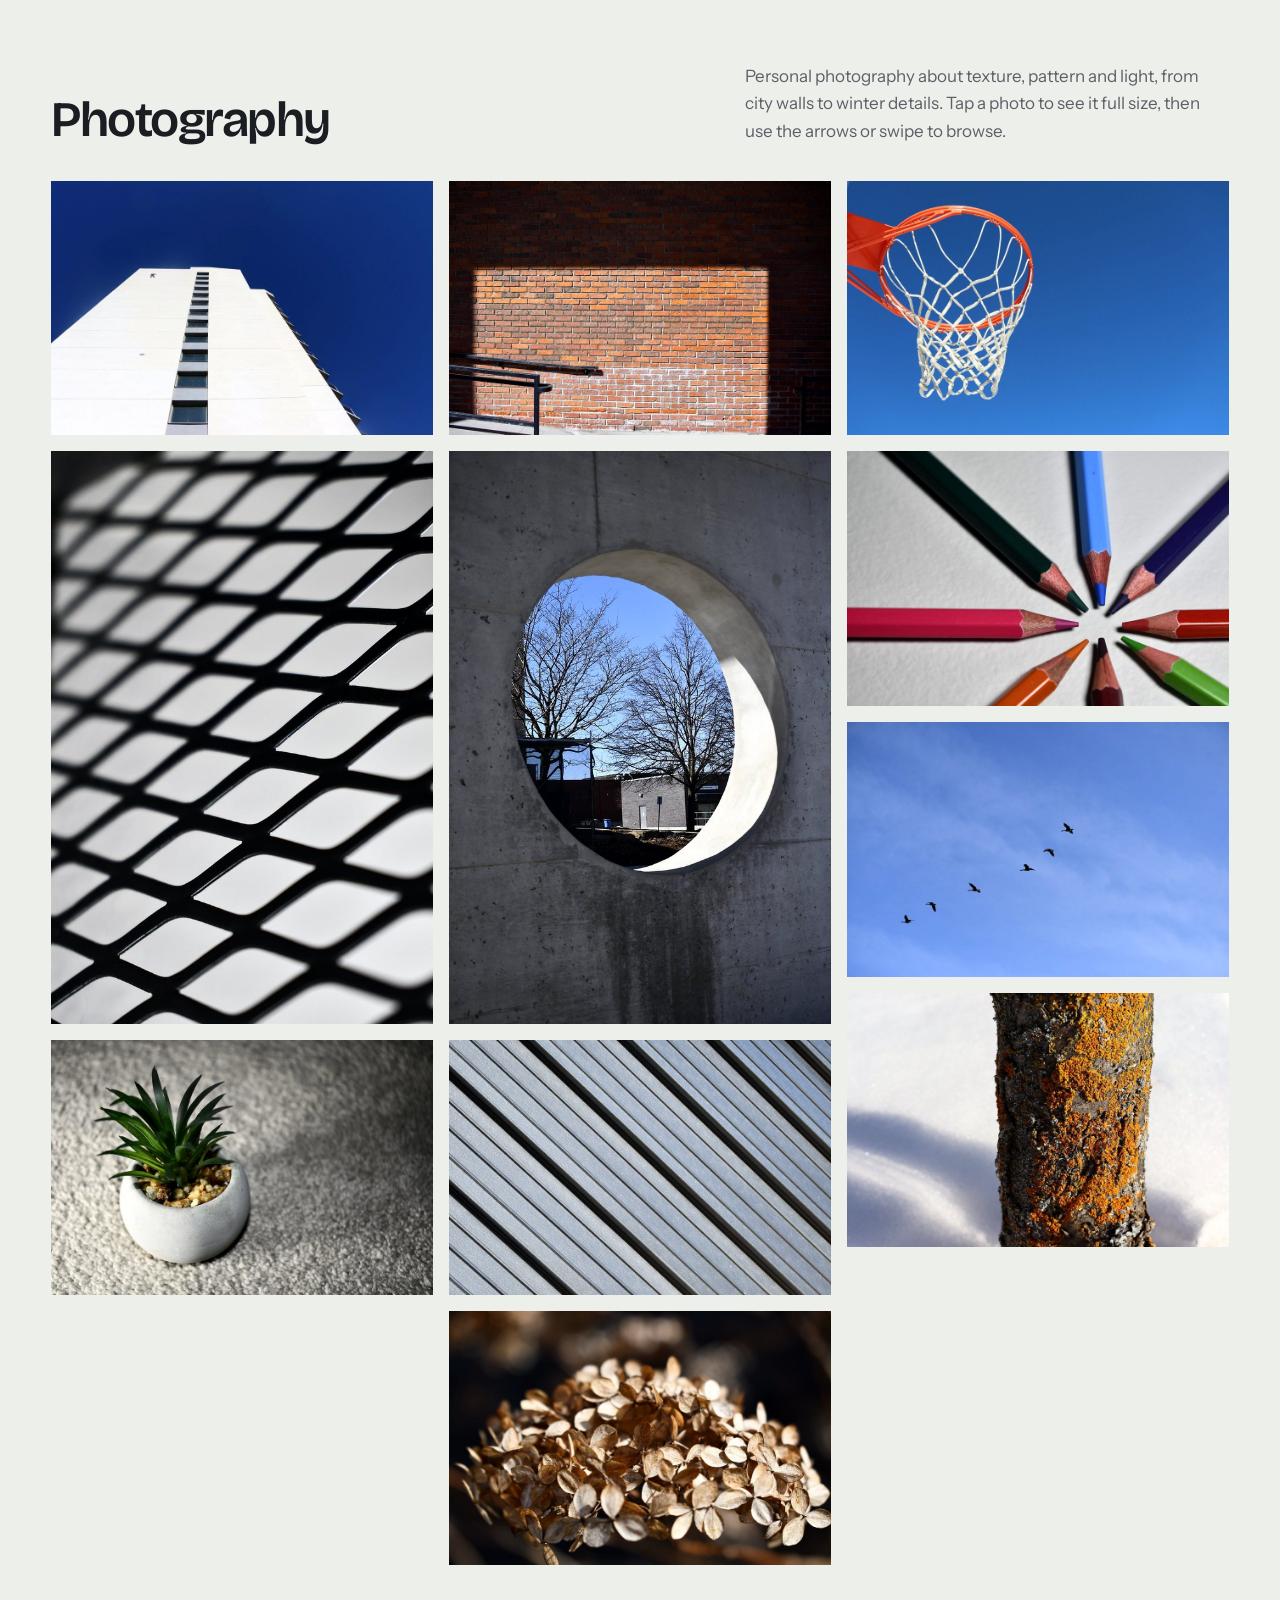
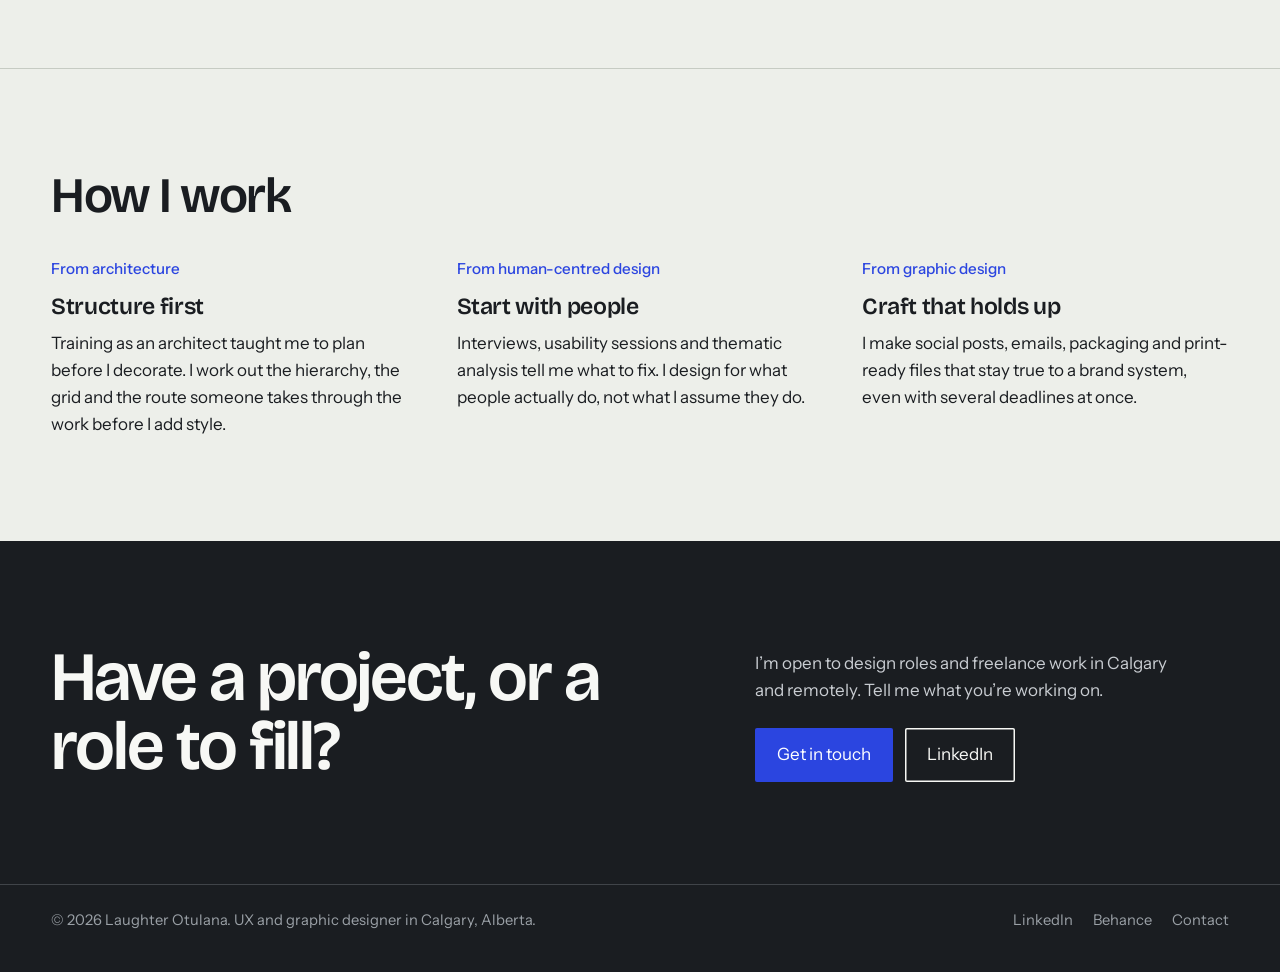
==== commit 08ef4fff: "Put UX first; add next/previous to photo viewer Co-Authored-By: Claude Opus 5.5 <noreply@anthropic.c" ====
--- a/index.html
+++ b/index.html
@@ -3,10 +3,10 @@
 <head>
 <meta charset="utf-8">
 <meta name="viewport" content="width=device-width, initial-scale=1">
-<title>Laughter Otulana, graphic and UX designer</title>
-<meta name="description" content="Graphic and UX designer in Calgary. Brand systems, campaigns, photography and research-led product design.">
-<meta property="og:title" content="Laughter Otulana, graphic and UX designer">
-<meta property="og:description" content="Graphic and UX designer in Calgary. Brand systems, campaigns, photography and research-led product design."><meta property="og:image" content="assets/img/og-image.jpg">
+<title>Laughter Otulana, UX and graphic designer</title>
+<meta name="description" content="UX and graphic designer in Calgary. Research-led product design, brand systems, campaigns and photography.">
+<meta property="og:title" content="Laughter Otulana, UX and graphic designer">
+<meta property="og:description" content="UX and graphic designer in Calgary. Research-led product design, brand systems, campaigns and photography."><meta property="og:image" content="assets/img/og-image.jpg">
 <link rel="icon" type="image/png" href="assets/img/favicon.png">
 <link rel="preconnect" href="https://fonts.googleapis.com"><link rel="preconnect" href="https://fonts.gstatic.com" crossorigin><link href="https://fonts.googleapis.com/css2?family=Bricolage+Grotesque:opsz,wght@12..96,400..800&family=Instrument+Sans:wght@400..700&display=swap" rel="stylesheet">
 <link rel="stylesheet" href="css/style.css">
@@ -20,38 +20,38 @@
 <main id="main">
 <section class="hero"><div class="wrap">
 <div class="hero-art" aria-hidden="true"><svg class="comp" viewBox="0 0 400 400"></svg></div>
-<div class="dim" aria-hidden="true"><i class="tick l"></i><i class="tick r"></i><i class="rule"></i><span class="label">Graphic and UX designer</span></div>
+<div class="dim" aria-hidden="true"><i class="tick l"></i><i class="tick r"></i><i class="rule"></i><span class="label">UX and graphic designer</span></div>
 <h1 class="name"><span>Laughter</span><span>Otulana</span></h1>
 <div class="hero-foot">
-<div><p class="lede">I design simple, functional work that people notice, from brand identities and campaigns to research-led digital products.</p>
+<div><p class="lede">I design simple, functional work that people notice, from research-led digital products to brand identities and campaigns.</p>
 <div class="actions"><a class="btn" href="#work">See my work</a><a class="btn ghost" href="contact.html">Get in touch</a></div></div>
-<dl class="facts"><dt>Based in</dt><dd>Calgary, Alberta</dd><dt>Background</dt><dd>Architecture, then graphic and UX design</dd><dt>Most recently</dt><dd>Junior graphic designer, Manitobah Mukluks</dd><dt>Status</dt><dd>Open to new roles</dd></dl>
+<dl class="facts"><dt>Based in</dt><dd>Calgary, Alberta</dd><dt>Background</dt><dd>Architecture, then UX and graphic design</dd><dt>Most recently</dt><dd>Junior graphic designer, Manitobah Mukluks</dd><dt>Status</dt><dd>Open to new roles</dd></dl>
 </div>
 </div></section>
-<div id="work" class="jumpbar"><div class="wrap"><span>Jump to</span><nav aria-label="Work sections"><a href="#graphic">Graphic design</a><a href="#ux">UX design</a><a href="#visual">Visual</a><a href="#photography">Photography</a></nav></div></div>
+<div id="work" class="jumpbar"><div class="wrap"><span>Jump to</span><nav aria-label="Work sections"><a href="#ux">UX design</a><a href="#graphic">Graphic design</a><a href="#visual">Visual</a><a href="#photography">Photography</a></nav></div></div>
+<section class="sec worksec" id="ux" aria-labelledby="ux-h"><div class="wrap">
+<div class="sec-head"><h2 id="ux-h">UX design</h2><p class="intro">Research-led products, from interviews and usability testing to Figma prototypes.</p></div>
+<div class="grid n4"><a class="card" href="work/civicxellence.html">
+<div class="media "><div class="ph"><span>CivicXcellence</span></div><img src="assets/img/civicxcellence/thumbnail.jpg" alt="" decoding="async"></div>
+<h3>CivicXcellence</h3><div class="disc">UX research and service design</div><p class="sum">A five-stage learning program that helps high school teachers make civics stick.</p></a><a class="card" href="work/suzanne-collins-website-redesign.html">
+<div class="media "><div class="ph"><span>Suzanne Collins website redesign</span></div><img src="assets/img/suzanne-collins-website-redesign/thumbnail-phone.jpg" alt="" decoding="async"></div>
+<h3>Suzanne Collins website redesign</h3><div class="disc">UX/UI design</div><p class="sum">A mobile concept redesign that turns a wall of text into a site readers can find their way around.</p></a><a class="card" href="work/quick-meal.html">
+<div class="media "><div class="ph"><span>Quick Meal</span></div><img src="assets/img/quick-meal/thumbnail.jpg" alt="" loading="lazy" decoding="async"></div>
+<h3>Quick Meal</h3><div class="disc">Mobile app UX/UI</div><p class="sum">A food delivery app designed around what frustrates busy people.</p></a><a class="card" href="work/mobile-clock-app.html">
+<div class="media "><div class="ph"><span>Mobile clock app</span></div><img src="assets/img/mobile-clock-app/thumbnail.jpg" alt="" loading="lazy" decoding="async"></div>
+<h3>Mobile clock app</h3><div class="disc">UI design</div><p class="sum">A neumorphic redesign of an Android-style clock app, in light and dark modes.</p></a></div>
+</div></section>
 <section class="sec worksec" id="graphic" aria-labelledby="graphic-h"><div class="wrap">
 <div class="sec-head"><h2 id="graphic-h">Graphic design</h2><p class="intro">Brand identities, packaging, campaigns and print-ready files.</p></div>
 <div class="grid n4"><a class="card" href="work/imm-program-advertisement.html">
-<div class="media "><div class="ph"><span>Interactive Media Management campaign</span></div><img src="assets/img/imm-program-advertisement/thumbnail-imm.jpg" alt="" decoding="async"></div>
+<div class="media "><div class="ph"><span>Interactive Media Management campaign</span></div><img src="assets/img/imm-program-advertisement/thumbnail-imm.jpg" alt="" loading="lazy" decoding="async"></div>
 <h3>Interactive Media Management campaign</h3><div class="disc">Campaign: video, posters and web banners</div><p class="sum">A multi-format campaign to bring more students to Algonquin College’s Interactive Media Management program.</p></a><a class="card" href="work/bowridge.html">
-<div class="media "><div class="ph"><span>Bowridge spring campaign</span></div><img src="assets/img/bowridge/thumbnail.jpg" alt="" decoding="async"></div>
+<div class="media "><div class="ph"><span>Bowridge spring campaign</span></div><img src="assets/img/bowridge/thumbnail.jpg" alt="" loading="lazy" decoding="async"></div>
 <h3>Bowridge spring campaign</h3><div class="disc">Campaign: email and Instagram</div><p class="sum">A spring launch email and Instagram set for a made-up Calgary boot brand.</p></a><a class="card" href="work/soolio-ice-cream.html">
 <div class="media "><div class="ph"><span>Soolio Ice Cream</span></div><img src="assets/img/soolio-ice-cream/thumbnail.jpg" alt="" loading="lazy" decoding="async"></div>
 <h3>Soolio Ice Cream</h3><div class="disc">Brand identity and packaging</div><p class="sum">Identity and packaging for an ice cream brand that celebrates indulgence and comfort.</p></a><a class="card" href="work/logofolio.html">
 <div class="media "><div class="ph"><span>Logofolio</span></div><img src="assets/img/logofolio/cover.jpg" alt="" loading="lazy" decoding="async"></div>
 <h3>Logofolio</h3><div class="disc">Logo design</div><p class="sum">Personal logo explorations, each tested on packaging and apparel mockups.</p></a></div>
-</div></section>
-<section class="sec worksec" id="ux" aria-labelledby="ux-h"><div class="wrap">
-<div class="sec-head"><h2 id="ux-h">UX design</h2><p class="intro">Research-led products, from interviews and usability testing to Figma prototypes.</p></div>
-<div class="grid n4"><a class="card" href="work/civicxellence.html">
-<div class="media "><div class="ph"><span>CivicXcellence</span></div><img src="assets/img/civicxcellence/thumbnail.jpg" alt="" loading="lazy" decoding="async"></div>
-<h3>CivicXcellence</h3><div class="disc">UX research and service design</div><p class="sum">A five-stage learning program that helps high school teachers make civics stick.</p></a><a class="card" href="work/suzanne-collins-website-redesign.html">
-<div class="media "><div class="ph"><span>Suzanne Collins website redesign</span></div><img src="assets/img/suzanne-collins-website-redesign/thumbnail-phone.jpg" alt="" loading="lazy" decoding="async"></div>
-<h3>Suzanne Collins website redesign</h3><div class="disc">UX/UI design</div><p class="sum">A mobile concept redesign that turns a wall of text into a site readers can find their way around.</p></a><a class="card" href="work/quick-meal.html">
-<div class="media "><div class="ph"><span>Quick Meal</span></div><img src="assets/img/quick-meal/thumbnail.jpg" alt="" loading="lazy" decoding="async"></div>
-<h3>Quick Meal</h3><div class="disc">Mobile app UX/UI</div><p class="sum">A food delivery app designed around what frustrates busy people.</p></a><a class="card" href="work/mobile-clock-app.html">
-<div class="media "><div class="ph"><span>Mobile clock app</span></div><img src="assets/img/mobile-clock-app/thumbnail.jpg" alt="" loading="lazy" decoding="async"></div>
-<h3>Mobile clock app</h3><div class="disc">UI design</div><p class="sum">A neumorphic redesign of an Android-style clock app, in light and dark modes.</p></a></div>
 </div></section>
 <section class="sec worksec" id="visual" aria-labelledby="visual-h"><div class="wrap">
 <div class="sec-head"><h2 id="visual-h">Visual</h2><p class="intro">3D art and illustration.</p></div>
@@ -62,7 +62,7 @@
 <h3>Illustrations</h3><div class="disc">Illustration</div><p class="sum">Illustration across different styles and mediums.</p></a></div>
 </div></section>
 <section class="sec worksec" id="photography" aria-labelledby="photo-h"><div class="wrap">
-<div class="sec-head"><h2 id="photo-h">Photography</h2><p class="intro">Personal photography about texture, pattern and light, from city walls to winter details. Tap a photo to see it full size.</p></div>
+<div class="sec-head"><h2 id="photo-h">Photography</h2><p class="intro">Personal photography about texture, pattern and light, from city walls to winter details. Tap a photo to see it full size, then use the arrows or swipe to browse.</p></div>
 <div class="photos pcols"><div class="pcol"><figure style="order:0"><button type="button" class="ph-btn" aria-label="Open photo: A tall white apartment tower against a deep blue sky, with a bird and its shadow on the wall"><div class="media "><div class="ph"><span>photo-15.jpg</span></div><img src="assets/img/photography/grid/photo-15.jpg" data-full="assets/img/photography/photo-15.jpg" loading="lazy" alt="A tall white apartment tower against a deep blue sky, with a bird and its shadow on the wall" decoding="async"></div></button></figure><figure style="order:3"><button type="button" class="ph-btn" aria-label="Open photo: Close-up of black expanded metal mesh curving away out of focus"><div class="media "><div class="ph"><span>photo-13.jpg</span></div><img src="assets/img/photography/grid/photo-13.jpg" data-full="assets/img/photography/photo-13.jpg" loading="lazy" alt="Close-up of black expanded metal mesh curving away out of focus" decoding="async"></div></button></figure><figure style="order:8"><button type="button" class="ph-btn" aria-label="Open photo: A small plant in a round concrete pot on a textured carpet"><div class="media "><div class="ph"><span>photo-12.jpg</span></div><img src="assets/img/photography/grid/photo-12.jpg" data-full="assets/img/photography/photo-12.jpg" loading="lazy" alt="A small plant in a round concrete pot on a textured carpet" decoding="async"></div></button></figure></div><div class="pcol"><figure style="order:1"><button type="button" class="ph-btn" aria-label="Open photo: A rectangle of sunlight on a red brick wall, with a black handrail in the corner"><div class="media "><div class="ph"><span>photo-16.jpg</span></div><img src="assets/img/photography/grid/photo-16.jpg" data-full="assets/img/photography/photo-16.jpg" loading="lazy" alt="A rectangle of sunlight on a red brick wall, with a black handrail in the corner" decoding="async"></div></button></figure><figure style="order:4"><button type="button" class="ph-btn" aria-label="Open photo: Bare winter trees and a brick building seen through a circular opening in a concrete wall"><div class="media "><div class="ph"><span>photo-01.jpg</span></div><img src="assets/img/photography/grid/photo-01.jpg" data-full="assets/img/photography/photo-01.jpg" loading="lazy" alt="Bare winter trees and a brick building seen through a circular opening in a concrete wall" decoding="async"></div></button></figure><figure style="order:9"><button type="button" class="ph-btn" aria-label="Open photo: Diagonal ridges of corrugated grey metal cladding in raking light"><div class="media "><div class="ph"><span>photo-17.jpg</span></div><img src="assets/img/photography/grid/photo-17.jpg" data-full="assets/img/photography/photo-17.jpg" loading="lazy" alt="Diagonal ridges of corrugated grey metal cladding in raking light" decoding="async"></div></button></figure><figure style="order:10"><button type="button" class="ph-btn" aria-label="Open photo: Dried brown hydrangea flowers lit by low sunlight against a dark background"><div class="media "><div class="ph"><span>photo-05.jpg</span></div><img src="assets/img/photography/grid/photo-05.jpg" data-full="assets/img/photography/photo-05.jpg" loading="lazy" alt="Dried brown hydrangea flowers lit by low sunlight against a dark background" decoding="async"></div></button></figure></div><div class="pcol"><figure style="order:2"><button type="button" class="ph-btn" aria-label="Open photo: An orange basketball hoop and white net against a deep blue sky"><div class="media "><div class="ph"><span>photo-08.jpg</span></div><img src="assets/img/photography/grid/photo-08.jpg" data-full="assets/img/photography/photo-08.jpg" loading="lazy" alt="An orange basketball hoop and white net against a deep blue sky" decoding="async"></div></button></figure><figure style="order:5"><button type="button" class="ph-btn" aria-label="Open photo: Coloured pencils arranged in a circle with their tips pointing to the centre"><div class="media "><div class="ph"><span>photo-04.jpg</span></div><img src="assets/img/photography/grid/photo-04.jpg" data-full="assets/img/photography/photo-04.jpg" loading="lazy" alt="Coloured pencils arranged in a circle with their tips pointing to the centre" decoding="async"></div></button></figure><figure style="order:6"><button type="button" class="ph-btn" aria-label="Open photo: Six Canada geese flying in a diagonal line across a blue sky"><div class="media "><div class="ph"><span>photo-03.jpg</span></div><img src="assets/img/photography/grid/photo-03.jpg" data-full="assets/img/photography/photo-03.jpg" loading="lazy" alt="Six Canada geese flying in a diagonal line across a blue sky" decoding="async"></div></button></figure><figure style="order:7"><button type="button" class="ph-btn" aria-label="Open photo: Orange and grey lichen on a tree trunk above sunlit snow"><div class="media "><div class="ph"><span>photo-10.jpg</span></div><img src="assets/img/photography/grid/photo-10.jpg" data-full="assets/img/photography/photo-10.jpg" loading="lazy" alt="Orange and grey lichen on a tree trunk above sunlit snow" decoding="async"></div></button></figure></div></div>
 </div></section>
 <section class="sec" aria-labelledby="ap-h"><div class="wrap">
@@ -73,7 +73,7 @@
 <div><div class="from">From graphic design</div><h3>Craft that holds up</h3><p>I make social posts, emails, packaging and print-ready files that stay true to a brand system, even with several deadlines at once.</p></div>
 </div>
 </div></section>
-<dialog class="lightbox" aria-label="Photo"><button type="button" class="lb-close">Close</button><img alt=""><p class="lb-cap"></p></dialog>
+<dialog class="lightbox" aria-label="Photo"><button type="button" class="lb-close">Close</button><button type="button" class="lb-nav lb-prev" aria-label="Previous photo">&#8249;</button><img alt=""><button type="button" class="lb-nav lb-next" aria-label="Next photo">&#8250;</button><p class="lb-cap"></p><p class="lb-count" aria-live="polite"></p></dialog>
 </main>
 <section class="cta" aria-labelledby="cta-h"><div class="wrap">
 <div><h2 id="cta-h">Have a project, or a role to fill?</h2></div>
@@ -81,7 +81,7 @@
 <div class="actions"><a class="btn" href="contact.html">Get in touch</a><a class="btn ghost" href="https://www.linkedin.com/in/laughter-otulana-2809b318a/">LinkedIn</a></div></div>
 </div></section>
 <footer class="site-foot"><div class="wrap">
-<span>© <span data-year>2026</span> Laughter Otulana. Graphic and UX designer in Calgary, Alberta.</span>
+<span>© <span data-year>2026</span> Laughter Otulana. UX and graphic designer in Calgary, Alberta.</span>
 <nav aria-label="Social"><a href="https://www.linkedin.com/in/laughter-otulana-2809b318a/">LinkedIn</a><a href="https://www.behance.net/laughteoluwase">Behance</a><a href="contact.html">Contact</a></nav>
 </div></footer>
 <script src="js/main.js"></script>
--- a/css/style.css
+++ b/css/style.css
@@ -243,7 +243,12 @@
 .lightbox[open]{display:flex;flex-direction:column;align-items:center;justify-content:center;gap:12px}
 .lightbox img{max-width:92vw;max-height:82vh;object-fit:contain}
 .lb-cap{color:#D5D9DD;margin:0}
-.lb-close{position:fixed;top:16px;right:16px;font:inherit;background:var(--sheet);color:var(--ink);border:0;padding:8px 14px;border-radius:2px;cursor:pointer}
+.lb-close{position:fixed;top:16px;right:16px;font:inherit;background:var(--sheet);color:var(--ink);border:0;padding:8px 14px;border-radius:2px;cursor:pointer;z-index:2}
+.lb-nav{position:fixed;top:50%;transform:translateY(-50%);width:52px;height:52px;border-radius:50%;border:0;background:rgba(255,255,255,.9);color:var(--ink);font-size:2rem;line-height:1;cursor:pointer;display:flex;align-items:center;justify-content:center;padding:0 0 4px;z-index:2}
+.lb-nav:hover{background:#fff}
+.lb-prev{left:16px}.lb-next{right:16px}
+.lb-count{color:#9AA0A6;margin:0;font-size:.85rem}
+@media (max-width:600px){.lb-nav{width:42px;height:42px;font-size:1.6rem;top:auto;bottom:24px;transform:none}.lb-prev{left:calc(50% - 56px)}.lb-next{right:calc(50% - 56px)}}
 
 /* responsive */
 @media (max-width:960px){
